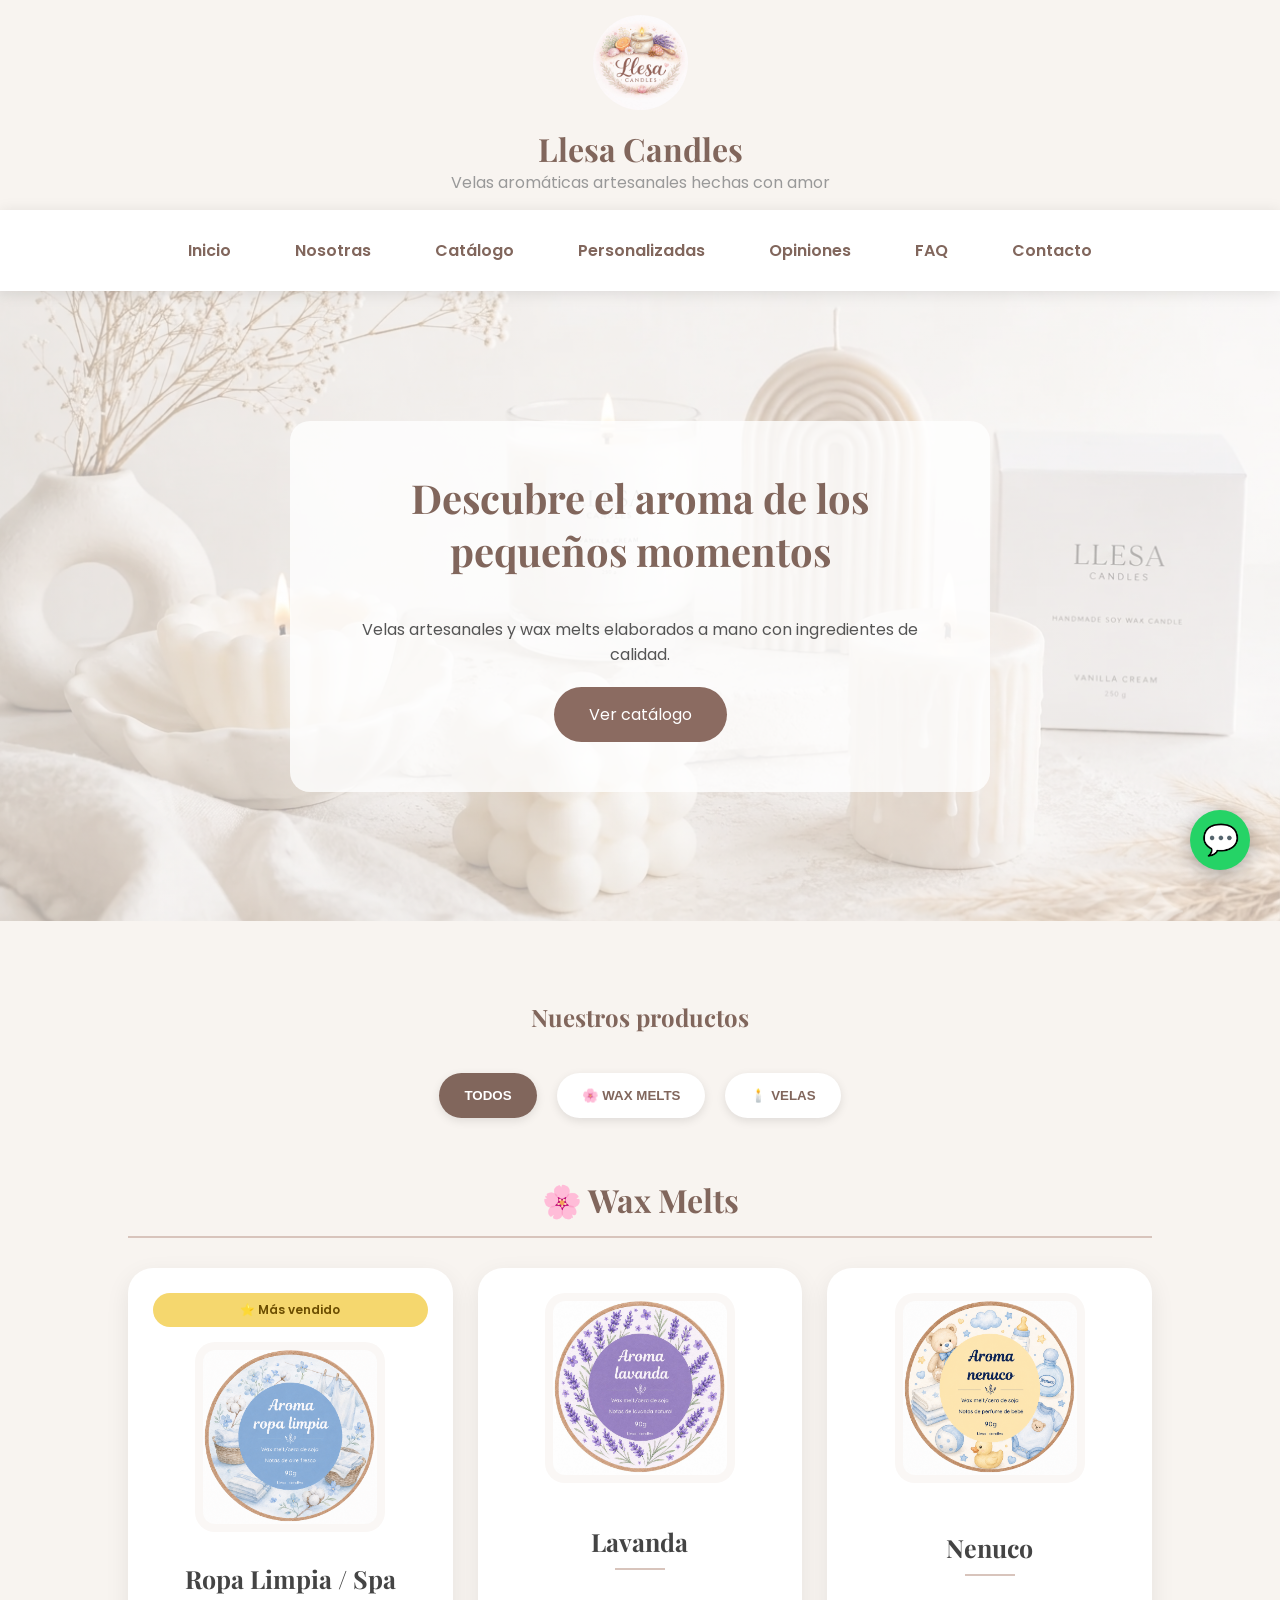
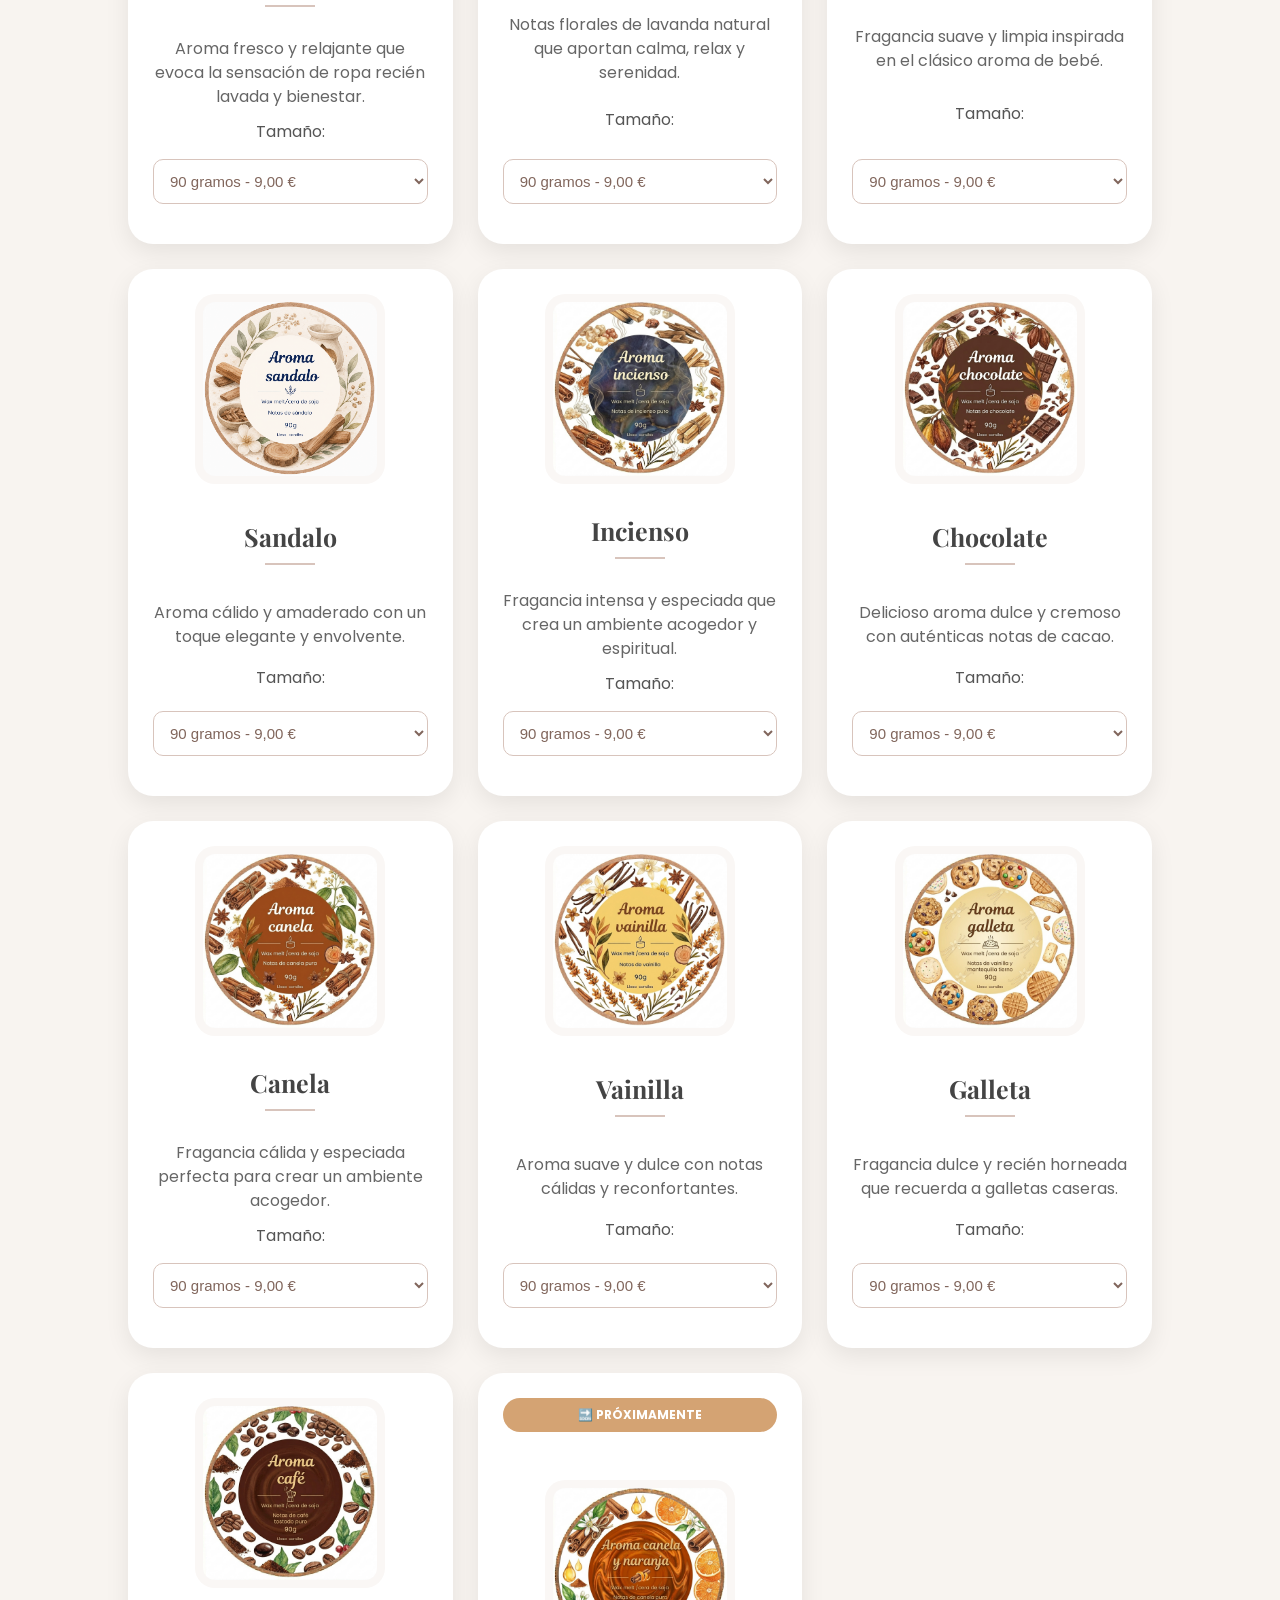
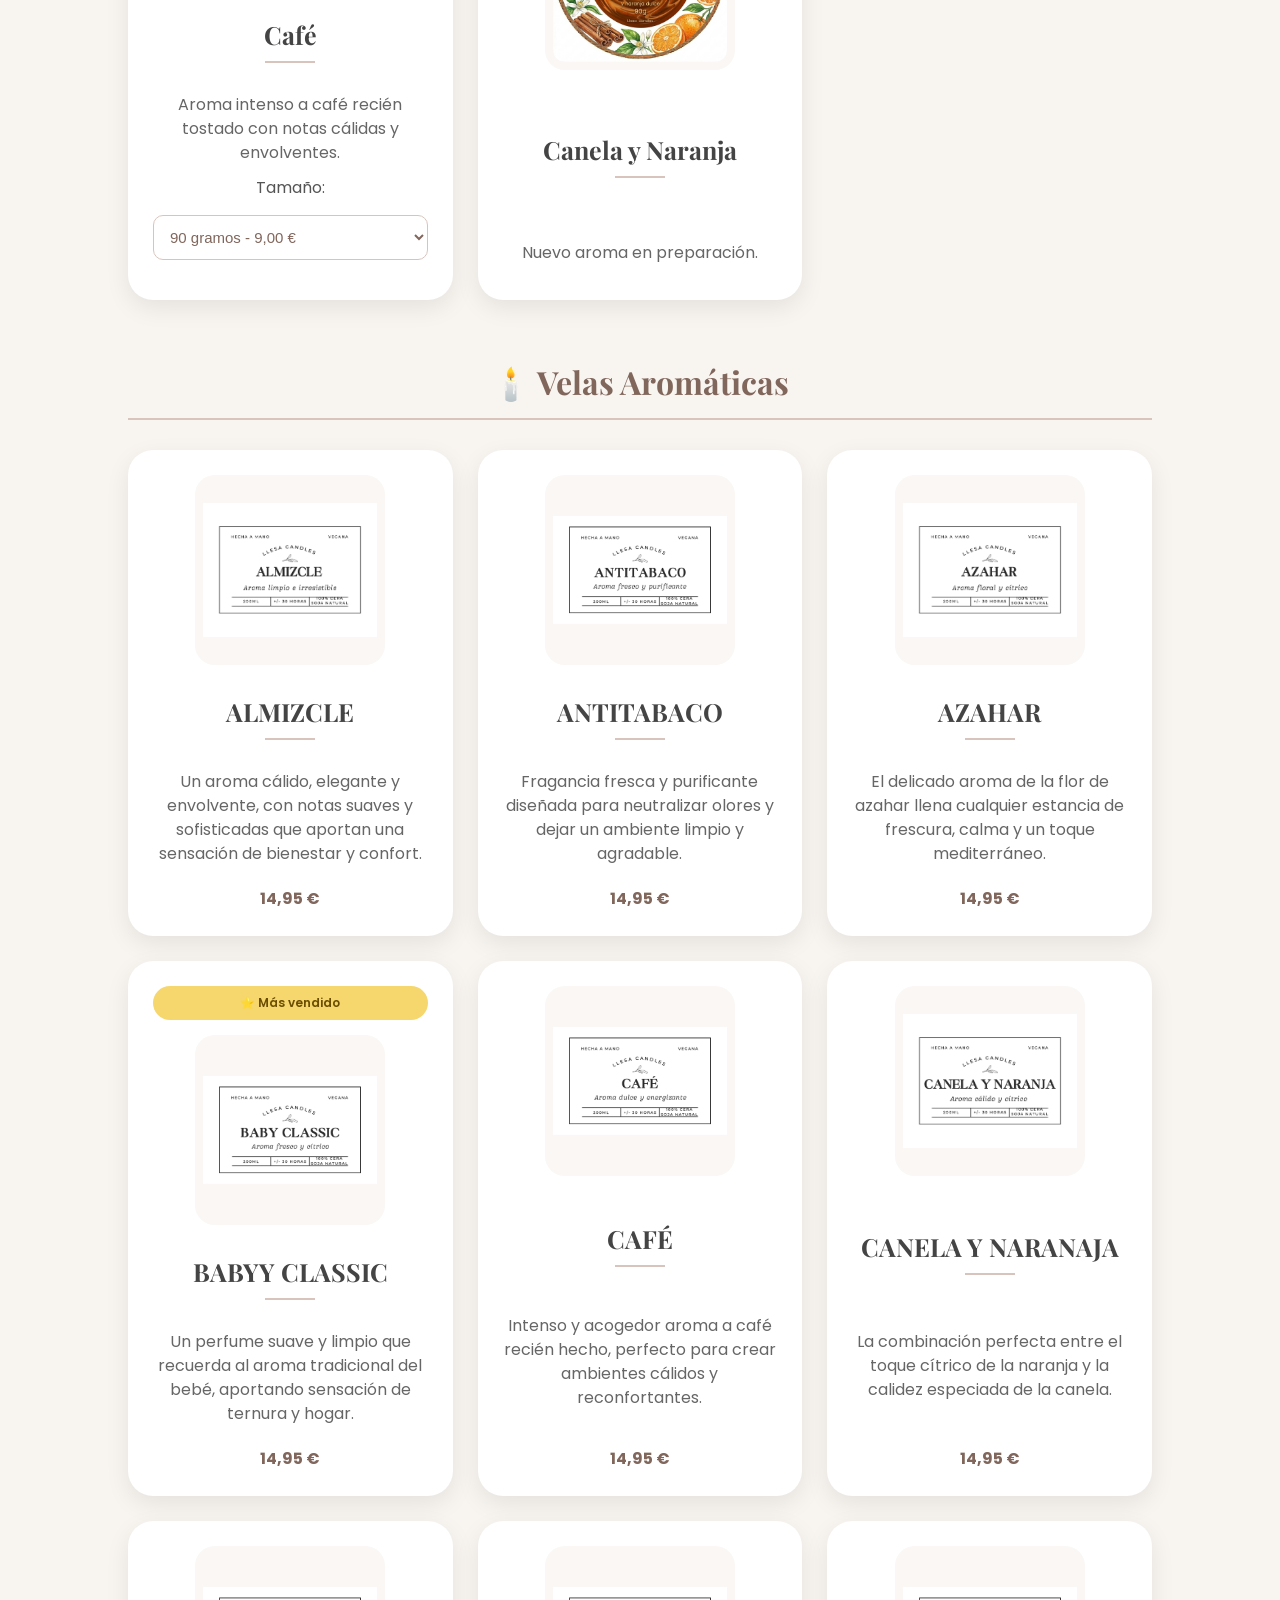
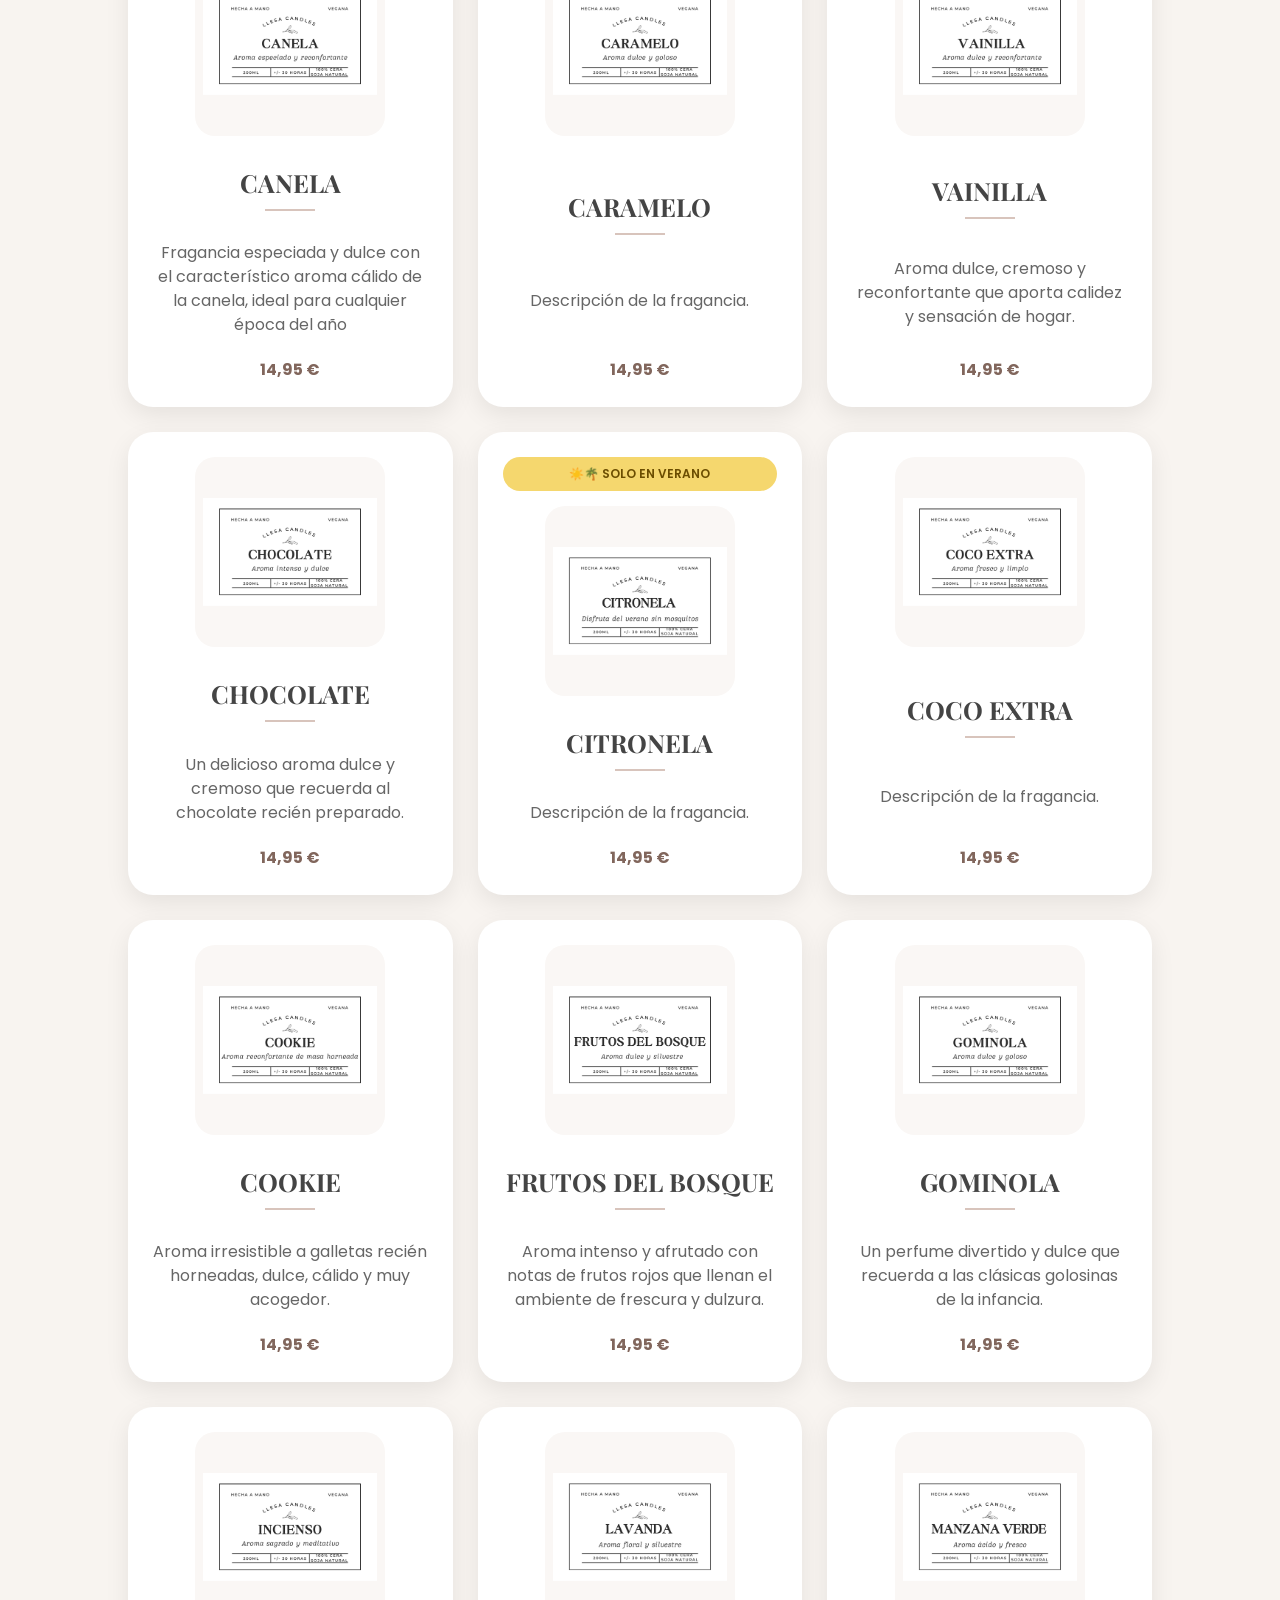
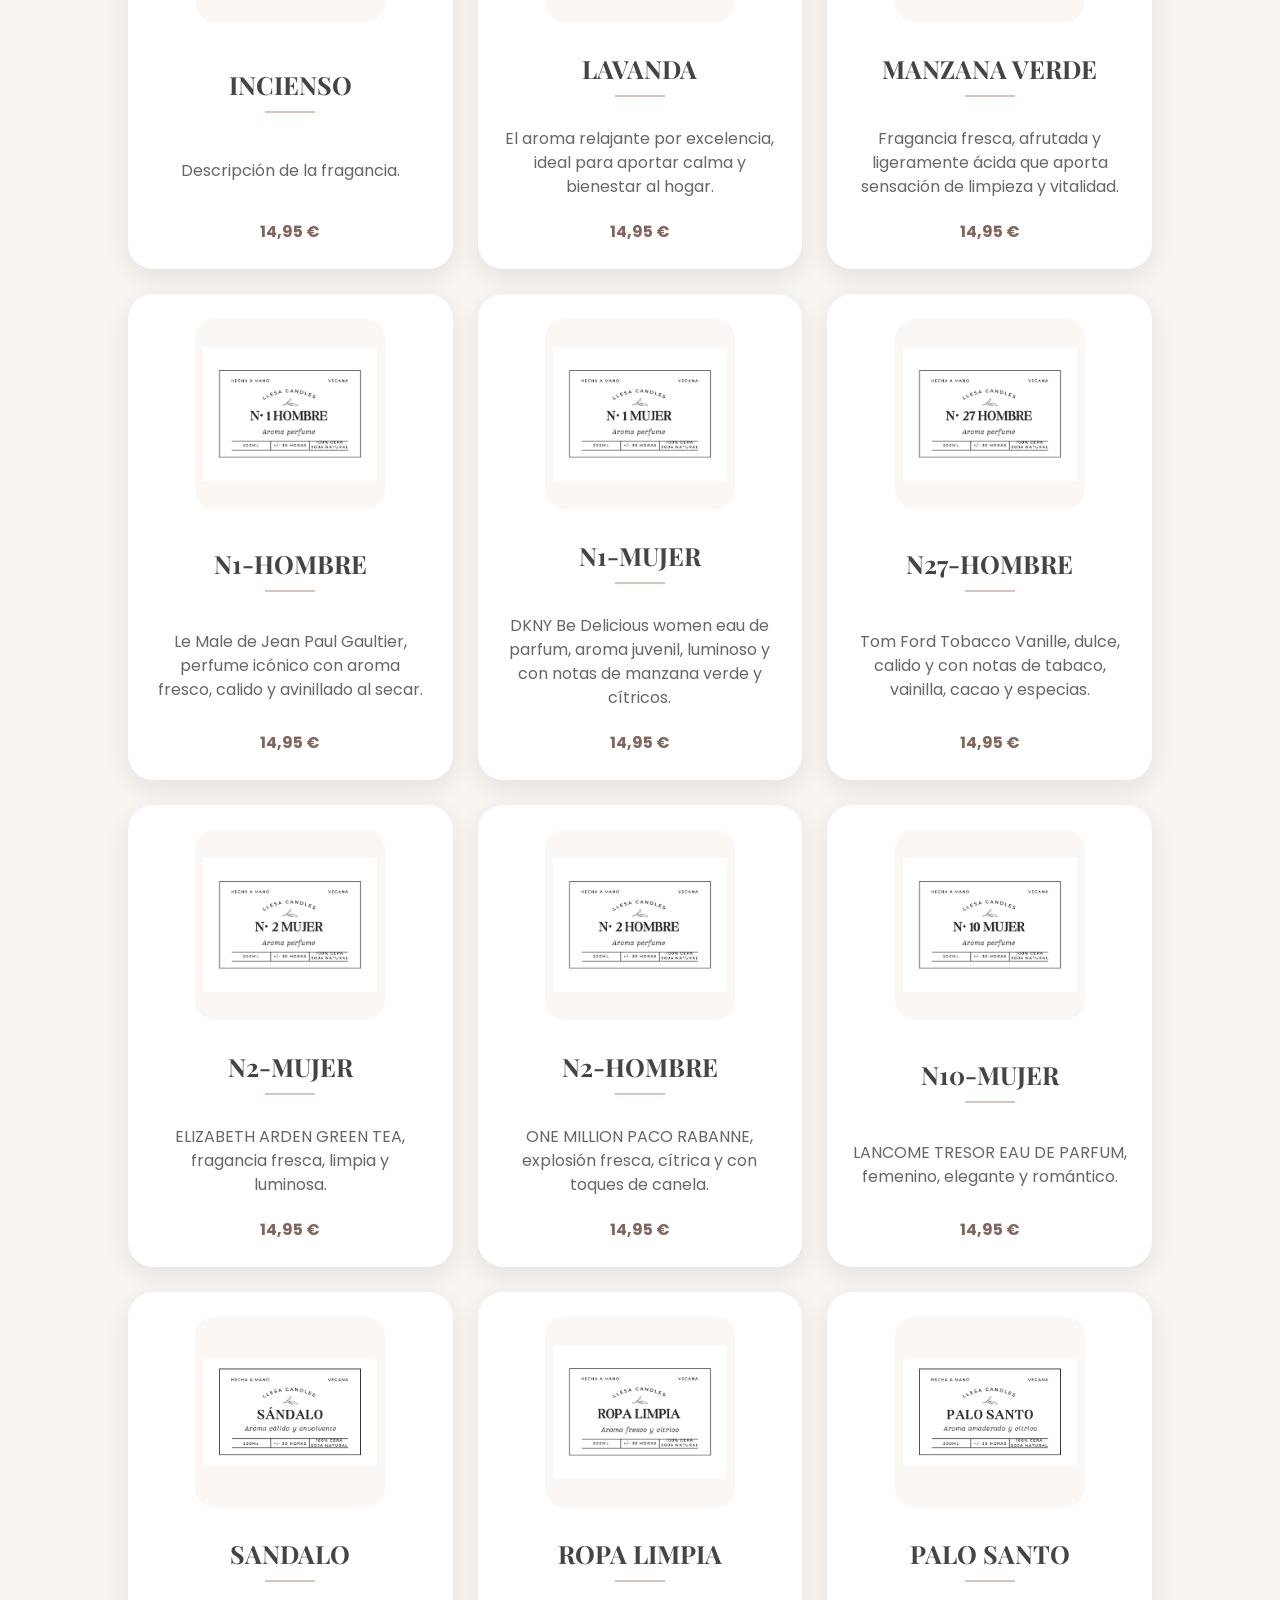
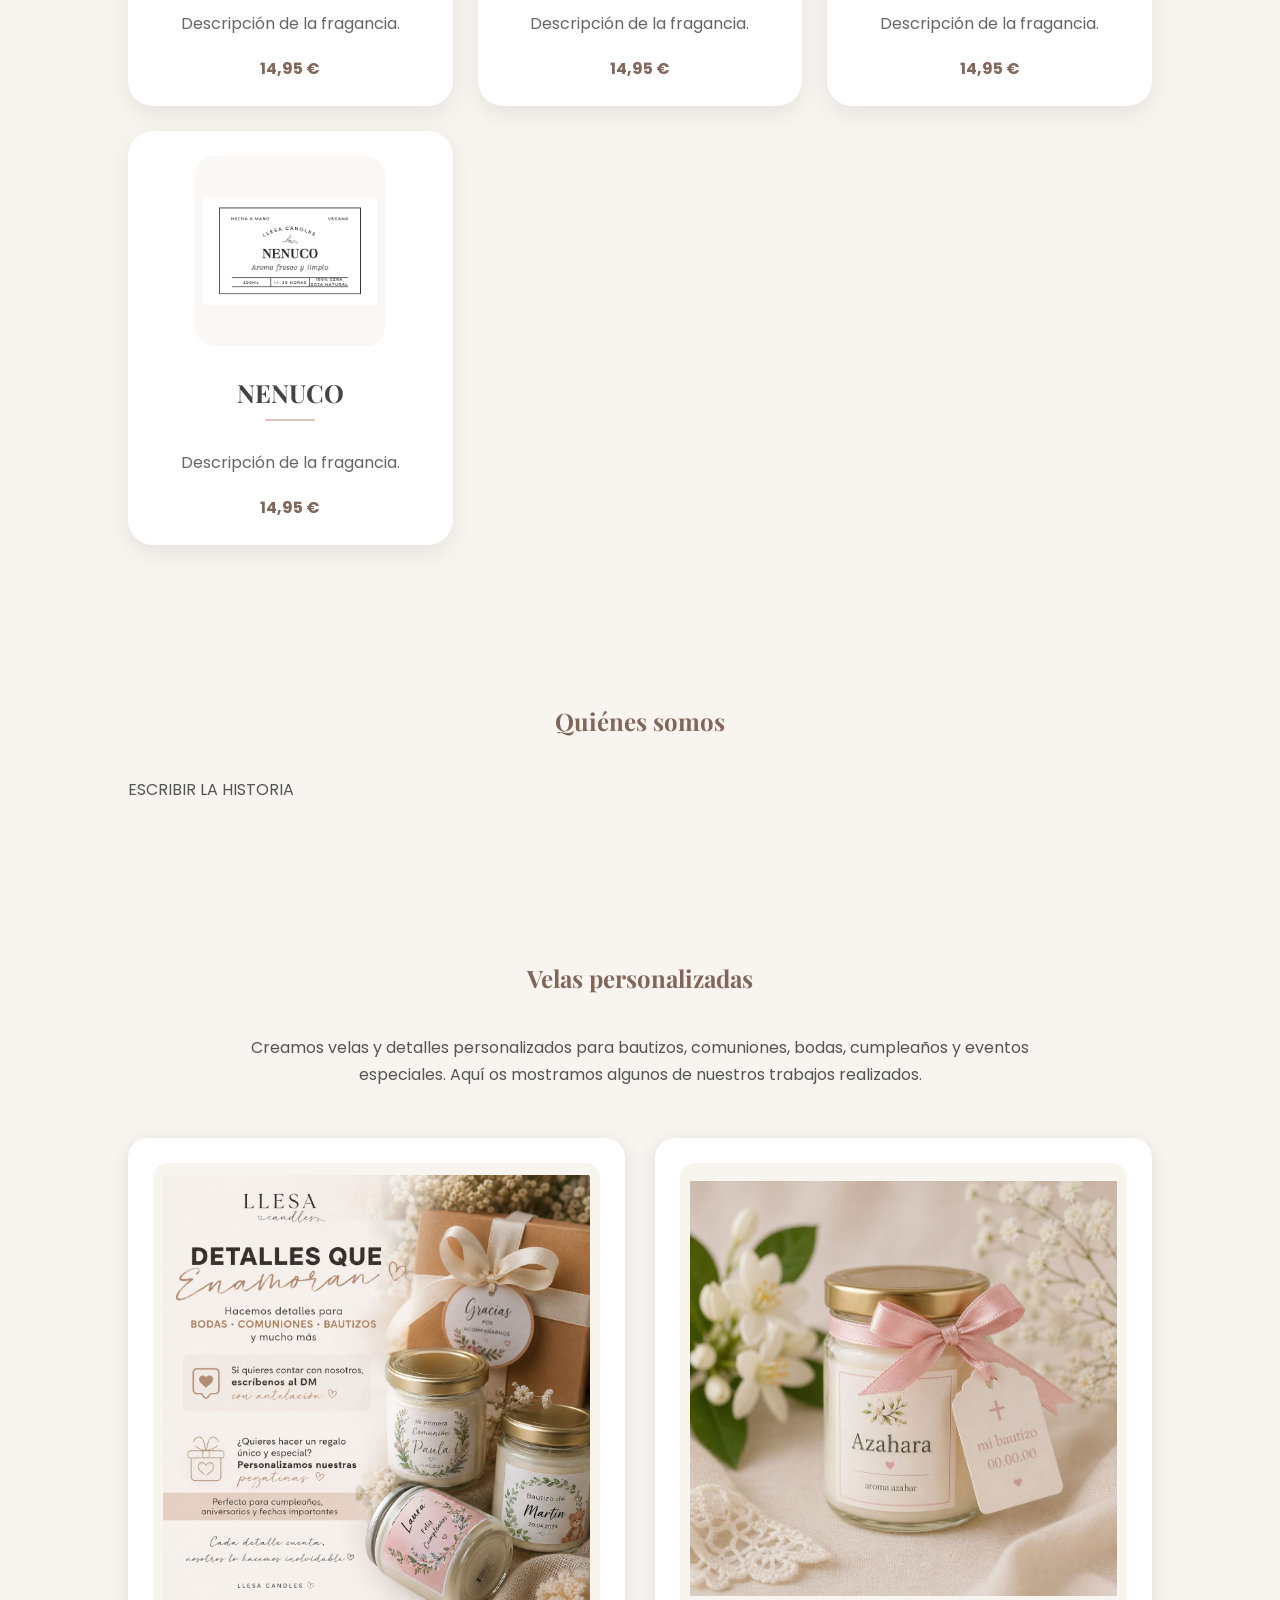
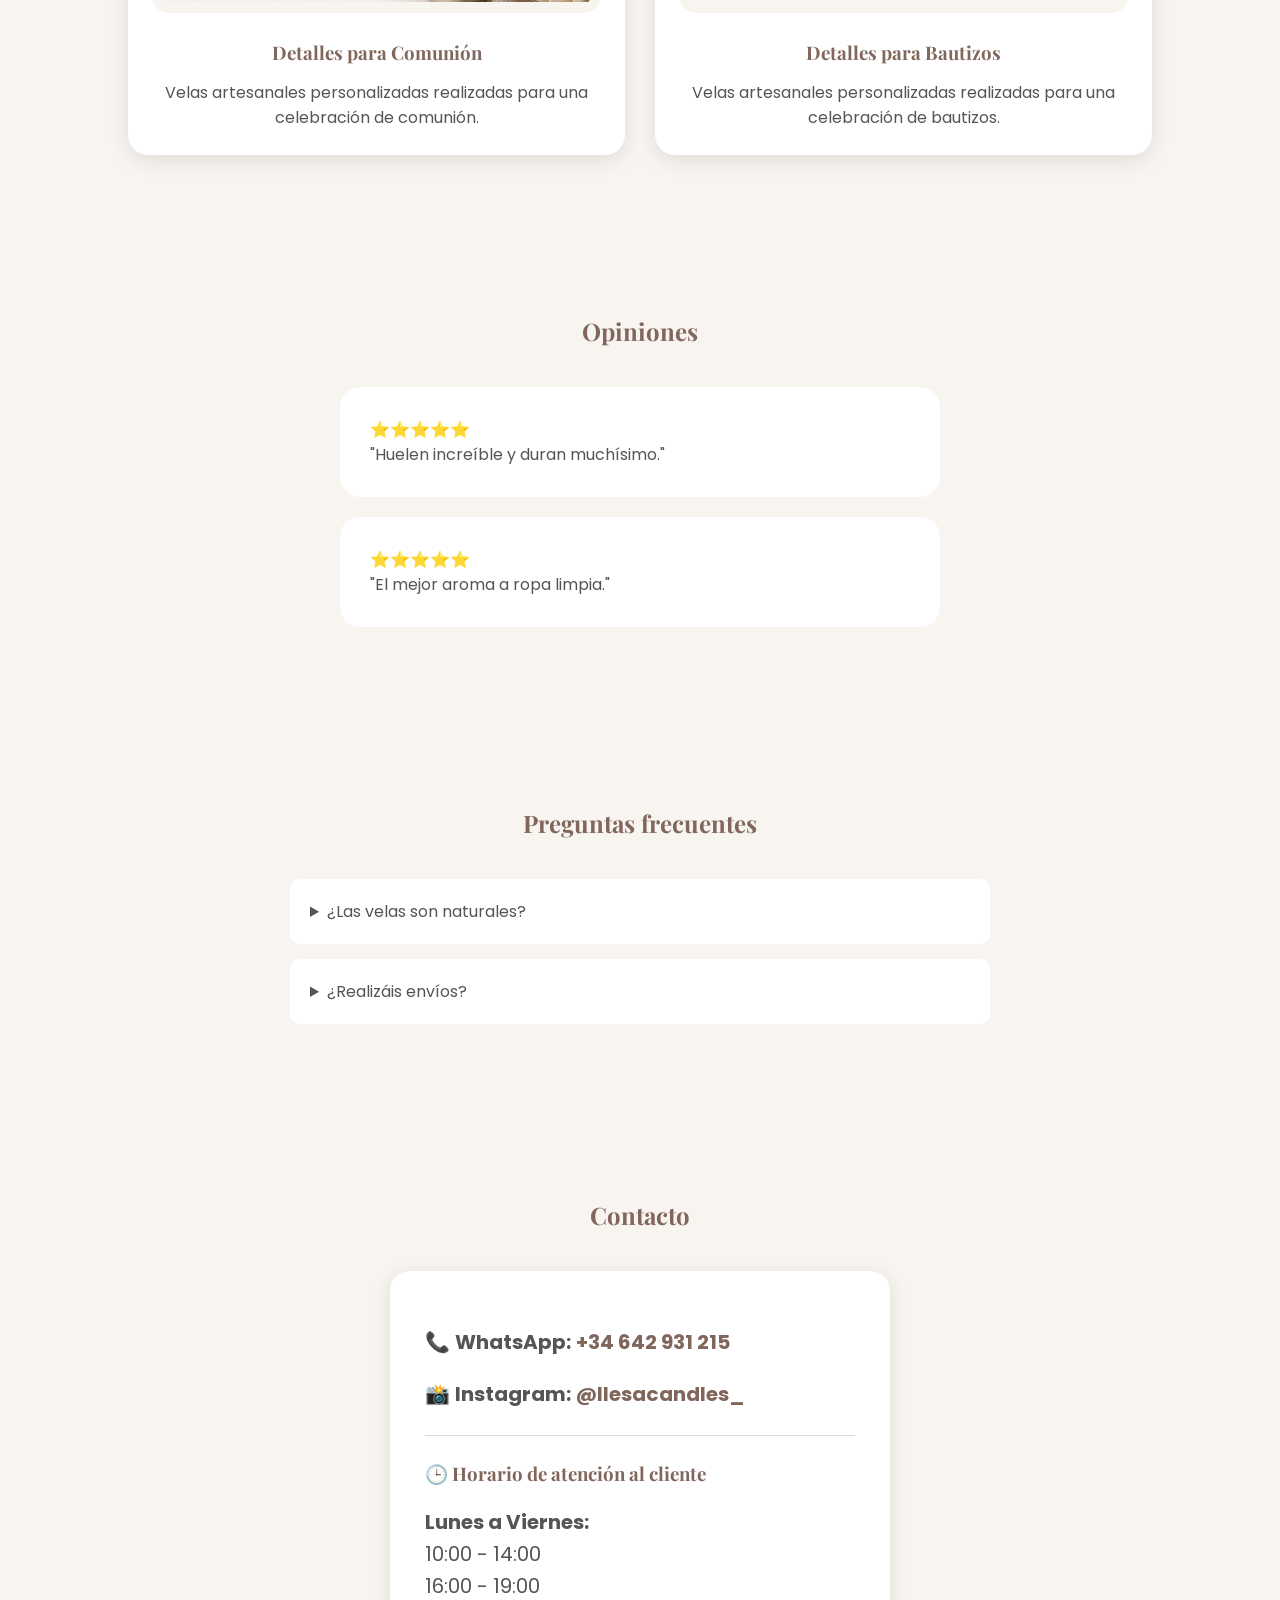
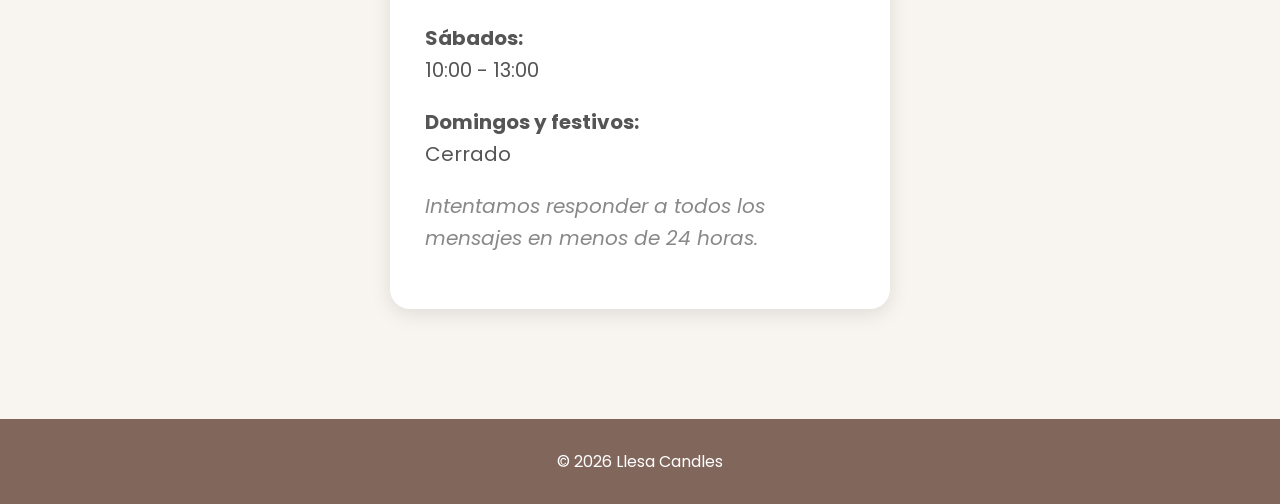
==== index.html @ 481481a5 "Initial commit" ====
<!--
=========================================
LLESA CANDLES
Archivo: index.html
Versión: 1.0
Última actualización: 04/07/2026
=========================================
-->


<!DOCTYPE html>

<html lang="es">

<head>

    <!-- CONFIGURACIÓN GENERAL -->
    <meta charset="UTF-8">
    <meta name="viewport" content="width=device-width, initial-scale=1.0">

    <title>Llesa Candles | Velas Artesanales</title>

    <!-- CSS -->
    <link rel="stylesheet" href="style.css">

    <!-- FUENTES -->
    <link href="https://fonts.googleapis.com/css2?family=Playfair+Display:wght@500;700&family=Poppins:wght@300;400;600&display=swap" rel="stylesheet">

</head>

<body>

    <!-- ===================================== -->
    <!-- CABECERA -->
    <!-- ===================================== -->

    <header id="inicio">

        <!-- LOGO -->
        <img src="img/logo.jpg.jpg" class="logo">

        <!-- NOMBRE -->
        <h1>Llesa Candles</h1>

        <!-- ESLOGAN -->
        <p class="subtitulo">
            Velas aromáticas artesanales hechas con amor
        </p>

    </header>


    <!-- ===================================== -->
    <!-- MENÚ -->
    <!-- ===================================== -->

    <nav>

        <a href="#inicio">Inicio</a>

        <a href="#nosotros">Nosotras</a>

        <a href="#catalogo">Catálogo</a>

        <a href="#personalizadas">Personalizadas</a>

        <a href="#opiniones">Opiniones</a>

        <a href="#faq">FAQ</a>

        <a href="#contacto">Contacto</a>

    </nav>


    <!-- ===================================== -->
    <!-- PORTADA -->
    <!-- ===================================== -->

    <section class="hero">

        <div class="hero-box">

            <h2>
                Descubre el aroma de los pequeños momentos
            </h2>

            <p>
                Velas artesanales y wax melts elaborados
                a mano con ingredientes de calidad.
            </p>

            <a href="#catalogo" class="hero-boton">
            Ver catálogo
            </a>
        </div>

    </section>


    <!-- ===================================== -->
    <!-- PRODUCTOS DESTACADOS -->
    <!-- ===================================== -->

<section id="catalogo">

    <h2>Nuestros productos</h2>

    <!-- FILTROS -->

    <div class="filtros">

        <button class="filtro activo"
                onclick="filtrar('todos')">
            TODOS
        </button>

        <button class="filtro"
                onclick="filtrar('wax')">
            🌸 WAX MELTS
        </button>

        <button class="filtro"
                onclick="filtrar('vela')">
            🕯️ VELAS
        </button>

    </div>


    <!-- ==================== -->
    <!-- WAX MELTS -->
    <!-- ==================== -->

    <h3 class="categoria" id="titulo-wax">
        🌸 Wax Melts
    </h3>

    <div class="productos wax">

        <!-- ===================================== -->
        <!-- WAX MELT 01 -->
        <!-- ===================================== -->
        <div class="producto wax">

             <!-- esto es para poner el mas vendido/favorito/estaciones  -->
            <div class="badge bestseller">
                ⭐ Más vendido
             </div>
            <!-- esto es para poner el mas vendido/favorito/estaciones  -->


            <img src="img/productos/producto1.png">

            <h3>Ropa Limpia / Spa</h3>

            <p>
                Aroma fresco y relajante que evoca la sensación de ropa recién lavada y bienestar.
            </p>

                <!-- TAMAÑO -->

            <label>Tamaño:</label>

            <select class="tamano">

                <option>
            50 gramos - 6,50 €
            </option>

            <option selected>
            90 gramos - 9,00 €
             </option>

             </select>

        </div>


        <!-- ===================================== -->
        <!-- WAX MELT 02 -->
        <!-- ===================================== -->
        <div class="producto wax">

            <img src="img/productos/diseño de lavanda.jpg">

            <h3>Lavanda</h3>

            <p>
                Notas florales de lavanda natural que aportan calma, relax y serenidad.
            </p>

            <!-- TAMAÑO -->
            <label>Tamaño:</label>

            <select class="tamano">

            <option>
                50 gramos - 6,50 €
            </option>

            <option selected>
                90 gramos - 9,00 €
            </option>

            </select>
            

        </div>


        <!-- ===================================== -->
        <!-- WAX MELT 03 -->
        <!-- ===================================== -->

        <div class="producto wax">

            <!-- FOTO DEL PRODUCTO -->
            <img src="img/productos/diseño de nenuco.png">

            <!-- NOMBRE DEL AROMA -->
            <h3>Nenuco</h3>

         <!-- DESCRIPCIÓN -->
         <p>
            Fragancia suave y limpia inspirada en el clásico aroma de bebé.
         </p>

            <!-- TAMAÑO -->
            <label>Tamaño:</label>

            <select class="tamano">

            <option>
                50 gramos - 6,50 €
            </option>

            <option selected>
                90 gramos - 9,00 €
            </option>

            </select>
            
        </div>

            <!-- ===================================== -->
        <!-- WAX MELT 04 -->
        <!-- ===================================== -->

        <div class="producto wax">

            <!-- FOTO DEL PRODUCTO -->
            <img src="img/productos/diseño de sandalo.png">

            <!-- NOMBRE DEL AROMA -->
            <h3>Sandalo</h3>

         <!-- DESCRIPCIÓN -->
         <p>
            Aroma cálido y amaderado con un toque elegante y envolvente.
         </p>

            <!-- TAMAÑO -->
            <label>Tamaño:</label>

            <select class="tamano">

            <option>
                50 gramos - 6,50 €
            </option>

            <option selected>
                90 gramos - 9,00 €
            </option>

            </select>
            
        </div>

                <!-- ===================================== -->
        <!-- WAX MELT 05 -->
        <!-- ===================================== -->

        <div class="producto wax">

            <!-- FOTO DEL PRODUCTO -->
            <img src="img/productos/diseño de incienso.png">

            <!-- NOMBRE DEL AROMA -->
            <h3>Incienso</h3>

         <!-- DESCRIPCIÓN -->
         <p>
            Fragancia intensa y especiada que crea un ambiente acogedor y espiritual.
         </p>

            <!-- TAMAÑO -->
            <label>Tamaño:</label>

            <select class="tamano">

            <option>
                50 gramos - 6,50 €
            </option>

            <option selected>
                90 gramos - 9,00 €
            </option>

            </select>
            
        </div>

                <!-- ===================================== -->
        <!-- WAX MELT 06 -->
        <!-- ===================================== -->

        <div class="producto wax">

            <!-- FOTO DEL PRODUCTO -->
            <img src="img/productos/diseño de chocolate.png">

            <!-- NOMBRE DEL AROMA -->
            <h3>Chocolate</h3>

         <!-- DESCRIPCIÓN -->
         <p>
            Delicioso aroma dulce y cremoso con auténticas notas de cacao.
         </p>

            <!-- TAMAÑO -->
            <label>Tamaño:</label>

            <select class="tamano">

            <option>
                50 gramos - 6,50 €
            </option>

            <option selected>
                90 gramos - 9,00 €
            </option>

            </select>
            
        </div>

                <!-- ===================================== -->
        <!-- WAX MELT 07 -->
        <!-- ===================================== -->

        <div class="producto wax">

            <!-- FOTO DEL PRODUCTO -->
            <img src="img/productos/diseño de canela.png">

            <!-- NOMBRE DEL AROMA -->
            <h3>Canela</h3>

         <!-- DESCRIPCIÓN -->
         <p>
            Fragancia cálida y especiada perfecta para crear un ambiente acogedor.
         </p>

            <!-- TAMAÑO -->
            <label>Tamaño:</label>

            <select class="tamano">

            <option>
                50 gramos - 6,50 €
            </option>

            <option selected>
                90 gramos - 9,00 €
            </option>

            </select>
            
        </div>

                <!-- ===================================== -->
        <!-- WAX MELT 08 -->
        <!-- ===================================== -->

        <div class="producto wax">

            <!-- FOTO DEL PRODUCTO -->
            <img src="img/productos/diseño de vainilla.png">

            <!-- NOMBRE DEL AROMA -->
            <h3>Vainilla</h3>

         <!-- DESCRIPCIÓN -->
         <p>
            Aroma suave y dulce con notas cálidas y reconfortantes.
         </p>

            <!-- TAMAÑO -->
            <label>Tamaño:</label>

            <select class="tamano">

            <option>
                50 gramos - 6,50 €
            </option>

            <option selected>
                90 gramos - 9,00 €
            </option>

            </select>
            
        </div>

                <!-- ===================================== -->
        <!-- WAX MELT 09 -->
        <!-- ===================================== -->

        <div class="producto wax">

            <!-- FOTO DEL PRODUCTO -->
            <img src="img/productos/diselo de galleta.png">

            <!-- NOMBRE DEL AROMA -->
            <h3>Galleta</h3>

         <!-- DESCRIPCIÓN -->
         <p>
            Fragancia dulce y recién horneada que recuerda a galletas caseras.
         </p>

            <!-- TAMAÑO -->
            <label>Tamaño:</label>

            <select class="tamano">

            <option>
                50 gramos - 6,50 €
            </option>

            <option selected>
                90 gramos - 9,00 €
            </option>

            </select>
            
        </div>

                <!-- ===================================== -->
        <!-- WAX MELT 10 -->
        <!-- ===================================== -->

        <div class="producto wax">

            <!-- FOTO DEL PRODUCTO -->
            <img src="img/productos/diseño de cafe.png">

            <!-- NOMBRE DEL AROMA -->
            <h3>Café</h3>

         <!-- DESCRIPCIÓN -->
         <p>
            Aroma intenso a café recién tostado con notas cálidas y envolventes.
         </p>

            <!-- TAMAÑO -->
            <label>Tamaño:</label>

            <select class="tamano">

            <option>
                50 gramos - 6,50 €
            </option>

            <option selected>
                90 gramos - 9,00 €
            </option>

            </select>
            
        </div>

        
        <!-- ===================================== -->
        <!-- WAX MELT 11 PROXIMAMENTE -->
        <!-- ===================================== -->

        <div class="producto wax">

            <div class="proximamente">
                🔜 PRÓXIMAMENTE
            </div>

                <img src="img/productos/diseño canela y naranja.png">

             <h3>Canela y Naranja</h3>

                 <p>
                    Nuevo aroma en preparación.
                </p>

        </div>



 
</div>
    </div>

 <h3 class="categoria" id="titulo-vela">
   🕯️ Velas Aromáticas
    </h3>
<div class="productos vela">



    <!-- ===================================== -->
    <!-- VELA 01 -->
    <!-- ===================================== -->


    <div class="producto vela">

            <img src="img/velas/ALMIZCLE.png">

            <h3>ALMIZCLE</h3>

            <p>
            Un aroma cálido, elegante y envolvente, con notas suaves y sofisticadas que aportan una sensación de bienestar y confort.            
            </p>

            <span>
                14,95 €
            </span>

         </div>


    <!-- ===================================== -->
    <!-- VELA 02 -->
    <!-- ===================================== -->
        <div class="producto vela">

            <img src="img/velas/ANTITABACO.png">

            <h3>ANTITABACO</h3>

            <p>
              Fragancia fresca y purificante diseñada para neutralizar olores y dejar un ambiente limpio y agradable.  
            </p>

            <span>
                14,95 €
            </span>

        </div>


    <!-- ===================================== -->
    <!-- VELA 03 -->
    <!-- ===================================== -->
        <div class="producto vela">

            <img src="img/velas/AZAHAR.png">

            <h3>AZAHAR</h3>

            <p>
                El delicado aroma de la flor de azahar llena cualquier estancia de frescura, calma y un toque mediterráneo.
            </p>

            <span>
                14,95 €
            </span>

        </div>

    <!-- ===================================== -->
    <!-- VELA 04 -->
    <!-- ===================================== -->

        <div class="producto vela">

             <div class="badge bestseller">
                ⭐ Más vendido
             </div>

            <!-- FOTO DEL PRODUCTO -->
            <img src="img/velas/BABY CLASSIC.png">

            <!-- NOMBRE DE LA VELA -->
            <h3>BABYY CLASSIC</h3>

            <!-- DESCRIPCIÓN -->
            <p>
                Un perfume suave y limpio que recuerda al aroma tradicional del bebé, aportando sensación de ternura y hogar.
            </p>

            <!-- PRECIO -->
            <span>
                14,95 €
             </span>

        </div>

    <!-- ===================================== -->
    <!-- VELA 05 -->
    <!-- ===================================== -->

        <div class="producto vela">

            <!-- FOTO DEL PRODUCTO -->
            <img src="img/velas/CAFÉ.png">

            <!-- NOMBRE DE LA VELA -->
            <h3>CAFÉ</h3>

            <!-- DESCRIPCIÓN -->
            <p>
                Intenso y acogedor aroma a café recién hecho, perfecto para crear ambientes cálidos y reconfortantes.
            </p>

            <!-- PRECIO -->
            <span>
                14,95 €
            </span>

        </div>
        
    <!-- ===================================== -->
    <!-- VELA 06 -->
    <!-- ===================================== -->

        <div class="producto vela">

            <!-- FOTO DEL PRODUCTO -->
            <img src="img/velas/CANELA Y NARANJA.png">

            <!-- NOMBRE DE LA VELA -->
            <h3>CANELA Y NARANAJA</h3>

            <!-- DESCRIPCIÓN -->
            <p>
               La combinación perfecta entre el toque cítrico de la naranja y la calidez especiada de la canela.
            </p>

            <!-- PRECIO -->
            <span>
                14,95 €
            </span>

        </div>
        
    <!-- ===================================== -->
    <!-- VELA 07 -->
    <!-- ===================================== -->

        <div class="producto vela">

            <!-- FOTO DEL PRODUCTO -->
            <img src="img/velas/CANELA.png">

            <!-- NOMBRE DE LA VELA -->
            <h3>CANELA</h3>

            <!-- DESCRIPCIÓN -->
            <p>
                Fragancia especiada y dulce con el característico aroma cálido de la canela, ideal para cualquier época del año
            </p>

            <!-- PRECIO -->
            <span>
                14,95 €
            </span>

        </div>
        
    <!-- ===================================== -->
    <!-- VELA 08 -->
    <!-- ===================================== -->

        <div class="producto vela">

            <!-- FOTO DEL PRODUCTO -->
            <img src="img/velas/CARAMELO.png">

            <!-- NOMBRE DE LA VELA -->
            <h3>CARAMELO</h3>

            <!-- DESCRIPCIÓN -->
            <p>
                Descripción de la fragancia.
            </p>

            <!-- PRECIO -->
            <span>
                14,95 €
            </span>

        </div>
        
    <!-- ===================================== -->
    <!-- VELA 09 -->
    <!-- ===================================== -->

     <div class="producto vela">

            <!-- FOTO DEL PRODUCTO -->
            <img src="img/velas/VAINILLA.png">

            <!-- NOMBRE DE LA VELA -->
            <h3>VAINILLA</h3>

            <!-- DESCRIPCIÓN -->
            <p>
                Aroma dulce, cremoso y reconfortante que aporta calidez y sensación de hogar.
            </p>

            <!-- PRECIO -->
            <span>
                14,95 €
            </span>

         </div>
       
    <!-- ===================================== -->
    <!-- VELA 10 -->
    <!-- ===================================== -->

        <div class="producto vela">

            <!-- FOTO DEL PRODUCTO -->
            <img src="img/velas/CHOCOLATE.png">

            <!-- NOMBRE DE LA VELA -->
            <h3>CHOCOLATE</h3>

            <!-- DESCRIPCIÓN -->
            <p>
                Un delicioso aroma dulce y cremoso que recuerda al chocolate recién preparado.
            </p>

            <!-- PRECIO -->
            <span>
                14,95 €
            </span>

        </div>
        
    <!-- ===================================== -->
    <!-- VELA 11 -->
    <!-- ===================================== -->

        <div class="producto vela">

            <div class="badge bestseller">
                 ☀️🌴 SOLO EN VERANO
             </div>

            <!-- FOTO DEL PRODUCTO -->
            <img src="img/velas/CITRONELA.png">

            <!-- NOMBRE DE LA VELA -->
            <h3>CITRONELA</h3>

            <!-- DESCRIPCIÓN -->
            <p>
                Descripción de la fragancia.
            </p>

            <!-- PRECIO -->
            <span>
                14,95 €
            </span>

        </div>
        
    <!-- ===================================== -->
    <!-- VELA 12 -->
    <!-- ===================================== -->

        <div class="producto vela">

            <!-- FOTO DEL PRODUCTO -->
            <img src="img/velas/COCO EXTRA.png">

            <!-- NOMBRE DE LA VELA -->
            <h3>COCO EXTRA</h3>

            <!-- DESCRIPCIÓN -->
            <p>
                Descripción de la fragancia.
            </p>

            <!-- PRECIO -->
            <span>
                14,95 €
            </span>

        </div>
        
    <!-- ===================================== -->
    <!-- VELA 13 -->
    <!-- ===================================== -->

        <div class="producto vela">

            <!-- FOTO DEL PRODUCTO -->
            <img src="img/velas/COOKIE.png">

            <!-- NOMBRE DE LA VELA -->
            <h3>COOKIE</h3>

            <!-- DESCRIPCIÓN -->
            <p>
                Aroma irresistible a galletas recién horneadas, dulce, cálido y muy acogedor.
            </p>

            <!-- PRECIO -->
            <span>
                14,95 €
            </span>

        </div>
        
    <!-- ===================================== -->
    <!-- VELA 14 -->
    <!-- ===================================== -->

        <div class="producto vela">

            <!-- FOTO DEL PRODUCTO -->
            <img src="img/velas/FRUTOS DEL BOSQUE.png">

            <!-- NOMBRE DE LA VELA -->
            <h3>FRUTOS DEL BOSQUE</h3>

            <!-- DESCRIPCIÓN -->
            <p>
                Aroma intenso y afrutado con notas de frutos rojos que llenan el ambiente de frescura y dulzura.
            </p>

            <!-- PRECIO -->
            <span>
                14,95 €
            </span>

        </div>
        
    <!-- ===================================== -->
    <!-- VELA 15 -->
    <!-- ===================================== -->

        <div class="producto vela">

            <!-- FOTO DEL PRODUCTO -->
            <img src="img/velas/GOMINOLA.png">

            <!-- NOMBRE DE LA VELA -->
            <h3>GOMINOLA</h3>

            <!-- DESCRIPCIÓN -->
            <p>
               Un perfume divertido y dulce que recuerda a las clásicas golosinas de la infancia.
            </p>

            <!-- PRECIO -->
            <span>
                14,95 €
            </span>

        </div>
        
    <!-- ===================================== -->
    <!-- VELA 16 -->
    <!-- ===================================== -->

        <div class="producto vela">

            <!-- FOTO DEL PRODUCTO -->
            <img src="img/velas/INCIENSO.png">

            <!-- NOMBRE DE LA VELA -->
            <h3>INCIENSO</h3>

            <!-- DESCRIPCIÓN -->
            <p>
                Descripción de la fragancia.
            </p>

            <!-- PRECIO -->
            <span>
                14,95 €
            </span>

        </div>
        
    <!-- ===================================== -->
    <!-- VELA 17 -->
    <!-- ===================================== -->

        <div class="producto vela">

            <!-- FOTO DEL PRODUCTO -->
            <img src="img/velas/LAVANDA.png">

            <!-- NOMBRE DE LA VELA -->
            <h3>LAVANDA</h3>

            <!-- DESCRIPCIÓN -->
            <p>
                El aroma relajante por excelencia, ideal para aportar calma y bienestar al hogar.
            </p>

            <!-- PRECIO -->
            <span>
                14,95 €
            </span>

        </div>
        
    <!-- ===================================== -->
    <!-- VELA 18 -->
    <!-- ===================================== -->

        <div class="producto vela">

            <!-- FOTO DEL PRODUCTO -->
            <img src="img/velas/MANZANA VERDE.png">

            <!-- NOMBRE DE LA VELA -->
            <h3>MANZANA VERDE</h3>

            <!-- DESCRIPCIÓN -->
            <p>
                Fragancia fresca, afrutada y ligeramente ácida que aporta sensación de limpieza y vitalidad.
            </p>

            <!-- PRECIO -->
            <span>
                14,95 €
            </span>

        </div>
        
    <!-- ===================================== -->
    <!-- VELA 19 -->
    <!-- ===================================== -->

        <div class="producto vela">

            <!-- FOTO DEL PRODUCTO -->
            <img src="img/velas/N1 HOMBRE, HUGO BOSS GREY.png">

            <!-- NOMBRE DE LA VELA -->
            <h3>N1-HOMBRE</h3>

            <!-- DESCRIPCIÓN -->
            <p>
                Le Male de Jean Paul Gaultier, perfume icónico con aroma fresco, calido y avinillado al secar.  
            </p>

            <!-- PRECIO -->
            <span>
                14,95 €
            </span>

        </div>
        
    <!-- ===================================== -->
    <!-- VELA 20 -->
    <!-- ===================================== -->

        <div class="producto vela">

            <!-- FOTO DEL PRODUCTO -->
            <img src="img/velas/N1 MUJER, N5 CHANEL.png">

            <!-- NOMBRE DE LA VELA -->
            <h3>N1-MUJER</h3>

            <!-- DESCRIPCIÓN -->
            <p>
                DKNY Be Delicious women eau de parfum, aroma juvenil, luminoso y con notas de manzana verde y cítricos.
            </p>

            <!-- PRECIO -->
            <span>
                14,95 €
            </span>

        </div>
        
    <!-- ===================================== -->
    <!-- VELA 21 -->
    <!-- ===================================== -->

        <div class="producto vela">

            <!-- FOTO DEL PRODUCTO -->
            <img src="img/velas/N27 HOMBRE, ONE MILLION PACO RABANNE.png">

            <!-- NOMBRE DE LA VELA -->
            <h3>N27-HOMBRE</h3>

            <!-- DESCRIPCIÓN -->
            <p>
                Tom Ford Tobacco Vanille, dulce, calido y con notas de tabaco, vainilla, cacao y especias.
            </p>

            <!-- PRECIO -->
            <span>
                14,95 €
            </span>

        </div>
        
    <!-- ===================================== -->
    <!-- VELA 22 -->
    <!-- ===================================== -->
        <div class="producto vela">

            <!-- FOTO DEL PRODUCTO -->
            <img src="img/velas/N2 MUJER, AIRE DE LOEWE.png">

            <!-- NOMBRE DE LA VELA -->
            <h3>N2-MUJER</h3>

            <!-- DESCRIPCIÓN -->
            <p>
                ELIZABETH ARDEN GREEN TEA, fragancia fresca, limpia y luminosa.
            </p>

            <!-- PRECIO -->
            <span>
                14,95 €
            </span>

        </div>

        
    <!-- ===================================== -->
    <!-- VELA 23 -->
    <!-- ===================================== -->
    
        <div class="producto vela">

            <!-- FOTO DEL PRODUCTO -->
            <img src="img/velas/N2 HOMBRE, ESSENCIA DE LOEWE.png">

            <!-- NOMBRE DE LA VELA -->
            <h3>N2-HOMBRE</h3>

            <!-- DESCRIPCIÓN -->
            <p>
                ONE MILLION PACO RABANNE, explosión fresca, cítrica y con toques de canela.
            </p>

            <!-- PRECIO -->
            <span>
                14,95 €
            </span>

     </div>


        
    <!-- ===================================== -->
    <!-- VELA 24 -->
    <!-- ===================================== -->
        <div class="producto vela">

            <!-- FOTO DEL PRODUCTO -->
            <img src="img/velas/N10 MUJER, CLASSIQUE JEAN PAUL GAULTIER.png">

            <!-- NOMBRE DE LA VELA -->
            <h3>N10-MUJER</h3>

            <!-- DESCRIPCIÓN -->
            <p>
                LANCOME TRESOR EAU DE PARFUM, femenino, elegante y romántico.
            </p>

            <!-- PRECIO -->
            <span>
                14,95 €
            </span>

        </div>

        
    <!-- ===================================== -->
    <!-- VELA 25 -->
    <!-- ===================================== -->

        <div class="producto vela">

            <!-- FOTO DEL PRODUCTO -->
            <img src="img/velas/S╡NDALO.png">

            <!-- NOMBRE DE LA VELA -->
            <h3>SANDALO</h3>

            <!-- DESCRIPCIÓN -->
            <p>
                Descripción de la fragancia.
            </p>

            <!-- PRECIO -->
            <span>
                14,95 €
            </span>

        </div>
        
    <!-- ===================================== -->
    <!-- VELA 26 -->
    <!-- ===================================== -->
       <div class="producto vela">

            <!-- FOTO DEL PRODUCTO -->
            <img src="img/velas/ROPA LIMPIA.png">

            <!-- NOMBRE DE LA VELA -->
            <h3>ROPA LIMPIA</h3>

            <!-- DESCRIPCIÓN -->
            <p>
                Descripción de la fragancia.
            </p>

            <!-- PRECIO -->
            <span>
                14,95 €
            </span>

        </div>

        
    <!-- ===================================== -->
    <!-- VELA 27 -->
    <!-- ===================================== -->
         <div class="producto vela">

            <!-- FOTO DEL PRODUCTO -->
            <img src="img/velas/PALO SANTO.png">

            <!-- NOMBRE DE LA VELA -->
            <h3>PALO SANTO</h3>

            <!-- DESCRIPCIÓN -->
            <p>
                Descripción de la fragancia.
            </p>

            <!-- PRECIO -->
            <span>
                14,95 €
            </span>

        </div>

        
    <!-- ===================================== -->
    <!-- VELA 28 -->
    <!-- ===================================== -->

        <div class="producto vela">

            <!-- FOTO DEL PRODUCTO -->
            <img src="img/velas/NENUCO.png">

            <!-- NOMBRE DE LA VELA -->
            <h3>NENUCO</h3>

            <!-- DESCRIPCIÓN -->
            <p>
                Descripción de la fragancia.
            </p>

            <!-- PRECIO -->
            <span>
                14,95 €
            </span>

        </div>
    



</div>



</section>

    <!-- ===================================== -->
    <!-- QUIÉNES SOMOS -->
    <!-- ===================================== -->

    <section id="nosotros">

        <h2>Quiénes somos</h2>

        <p>
            ESCRIBIR LA HISTORIA
        </p>

    </section>


        <!-- ===================================== -->
                 <!-- PERSONALIZADAS -->
        <!-- ===================================== -->
        <!-- AÑADIR AQUÍ FUTURAS COMUNIONES, BODAS,
        BAUTIZOS Y EVENTOS -->
        <!-- ===================================== -->

<section id="personalizadas">

    <h2>Velas personalizadas</h2>

    <p class="texto-personalizadas">
        Creamos velas y detalles personalizados para
        bautizos, comuniones, bodas, cumpleaños y eventos especiales.
        Aquí os mostramos algunos de nuestros trabajos realizados.
    </p>

    <div class="galeria-personalizadas">

        <!-- TRABAJO 1 - COMUNIÓN -->

        <div class="trabajo">

            <img src="img/Personalizadas/per1.jpeg">

            <h3>Detalles para Comunión</h3>

            <p>
                Velas artesanales personalizadas realizadas
                para una celebración de comunión.
            </p>

        </div>

        <!-- TRABAJO 2 - BAUTIZO-->

        <div class="trabajo">

            <img src="img/Personalizadas/per2.jpeg">

            <h3>Detalles para Bautizos</h3>

            <p>
               
                Velas artesanales personalizadas realizadas
                para una celebración de bautizos.           
            
            </p>

        </div>
        

    </div>

</section>


    <!-- ===================================== -->
    <!-- OPINIONES -->
    <!-- ===================================== -->

    <section id="opiniones">

        <h2>Opiniones</h2>

        <div class="review">

            ⭐⭐⭐⭐⭐

            <p>
                "Huelen increíble y duran muchísimo."
            </p>

        </div>

        <div class="review">

            ⭐⭐⭐⭐⭐

            <p>
                "El mejor aroma a ropa limpia."
            </p>

        </div>

    </section>


    <!-- ===================================== -->
    <!-- FAQ -->
    <!-- ===================================== -->

    <section id="faq">

        <h2>Preguntas frecuentes</h2>

        <details>
            <summary>
                ¿Las velas son naturales?
            </summary>

            <p>
                Sí, utilizamos cera de soja.
            </p>
        </details>

        <details>
            <summary>
                ¿Realizáis envíos?
            </summary>

            <p>
                Sí, realizamos envíos nacionales.
            </p>
        </details>

    </section>


    <!-- ===================================== -->
    <!-- CONTACTO -->
    <!-- ===================================== -->

<section id="contacto">

    <h2>Contacto</h2>

    <div class="contacto-card">

        <p>
            📞 <strong>WhatsApp:</strong>
            <a href="https://wa.me/34642931215">
                +34 642 931 215
            </a>
        </p>

        <p>
            📸 <strong>Instagram:</strong>
            <a href="https://instagram.com/llesacandles_">
                @llesacandles_
            </a>
        </p>

        <hr>

        <h3>
            🕒 Horario de atención al cliente
        </h3>

        <p>
            <strong>Lunes a Viernes:</strong><br>
            10:00 - 14:00<br>
            16:00 - 19:00
        </p>

        <p>
            <strong>Sábados:</strong><br>
            10:00 - 13:00
        </p>

        <p>
            <strong>Domingos y festivos:</strong><br>
            Cerrado
        </p>

        <p class="nota">
            Intentamos responder a todos los mensajes
            en menos de 24 horas.
        </p>

    </div>

</section>

    <!-- ===================================== -->
    <!-- FOOTER -->
    <!-- ===================================== -->

    <footer>

        © 2026 Llesa Candles

    </footer>

    <a href="https://wa.me/34642931215?text=Hola,%20me%20gustaría%20información%20sobre%20Llesa%20Candles"
   class="whatsapp"  target="_blank">

    💬
    </a>
    
<script src="script.js"></script>
    
</body>
</html>
---- style.css ----
/*
=========================================
LLESA CANDLES
Archivo: style.css
Versión: 1.0
Última actualización: 04/07/2026
=========================================
*/



#inicio,
#catalogo,
#nosotros,
#personalizadas,
#opiniones,
#faq,
#contacto{

    scroll-margin-top:100px;
}

html{
    scroll-behavior:smooth;
}
/* RESETEO */

*{
    margin:0;
    padding:0;
    box-sizing:border-box;
}

/* CUERPO */

body{
    font-family:Poppins;
    background:#f8f4f0;
    color:#555;
}

/* CABECERA */

header{
    text-align:center;
    padding:15px;
}

.logo{
    width:95px; /* CAMBIAR TAMAÑO DEL LOGO */
    border-radius:50%;
    height:auto;
}

header h1{
    font-family:Playfair Display;
    color:#81665c;
    margin-top:10px;
}

.subtitulo{
    color:#999;
}

/* MENU FIJO*/
nav{
    position:sticky;
    top:0;
    z-index:1000;
    backdrop-filter:blur(10px);
    display:flex;
    justify-content:center;
    gap:40px;

    background:white;

    padding:20px;

    box-shadow:0 2px 15px rgba(0,0,0,.1);
}

/* PORTADA */

.hero{

    height:70vh;

    background:
    linear-gradient(
    rgba(255,255,255,.65),
    rgba(255,255,255,.65)),
    url('img/hero.png');

    background-size:cover;
    background-position:center;

    display:flex;
    justify-content:center;
    align-items:center;
}

.hero-box{

    background:rgba(255,255,255,.8);

    padding:50px;

    border-radius:20px;

    text-align:center;

    max-width:700px;
}

.hero h2{
    font-family:Playfair Display;
    color:#81665c;
    font-size:40px;
}

.hero-boton{
    display: inline-block;

    margin-top: 20px;

    background: #8b6b61;
    color: white;

    padding: 15px 35px;

    border-radius: 30px;

    text-decoration: none;

    font-size: 16px;

    transition: 0.3s;

    cursor: pointer;
}

.hero-boton:hover{
    transform: translateY(-3px);
    box-shadow: 0 10px 20px rgba(0,0,0,.2);
}


/* SECCIONES */

section{
    padding:80px 10%;
}

section h2{
    text-align:center;
    margin-bottom:40px;
    color:#81665c;
    font-family:Playfair Display;
}

/* PRODUCTOS */
.producto{

    background:white;

    border-radius:25px;

    padding:25px;

    box-shadow:0 8px 25px rgba(0,0,0,.08);

    text-align:center;

    transition:0.4s;

    overflow:hidden;

    display:flex;

    flex-direction:column;

    justify-content:space-between;
}

.producto:hover{

    transform:translateY(-10px);

    box-shadow:0 20px 40px rgba(0,0,0,.15);
}
.productos{

    display:grid;

    grid-template-columns:
    repeat(auto-fit,minmax(250px,1fr));

    gap: 25px;
}

.producto{

    background:white;

    border-radius:25px;

    padding:25px;

    box-shadow:0 8px 25px rgba(0,0,0,.08);

    text-align:center;
    
    transition: 0.4s;

    overflow: hidden;

}

.producto img{

    width:100%;

    max-width:190px;

    height:190px;

    object-fit:contain;

    margin:0 auto 15px auto;

    border-radius:20px;

    background:#faf7f5;

    padding:8px;
}

.producto:hover img{

    transform:scale(1.05);
}

.producto span{

    display:block;

    margin-top:10px;

    font-weight:bold;

    color:#81665c;
}
/*NOMBRE DEL AROMA */

.producto h3{

    margin-top:15px;

    color:#444;

    font-size:25px;

    font-family:'Playfair Display', serif;
}

.producto p{

    color:#666;

    margin:10px 0;

    line-height:1.5;
}
.producto h3::after{

    content:"";

    display:block;

    width:50px;

    height:2px;

    background:#d8c4bc;

    margin:10px auto 20px auto;
}


/* CATEGORÍAS */

.categoria{

    text-align:center;

    margin-top:60px;

    margin-bottom:30px;

    color:#81665c;

    font-size:32px;

    font-family:'Playfair Display', serif;

    border-bottom:2px solid #d8c4bc;

    padding-bottom:15px;
}

/* OPINIONES */

.review{

    background:white;

    padding:30px;

    margin:20px auto;

    max-width:600px;

    border-radius:20px;
}

/* FAQ */

details{

    background:white;

    padding:20px;

    margin:15px auto;

    max-width:700px;

    border-radius:10px;
}

/* CONTACTO */

#contacto{

    text-align:center;
}

#contacto button{

    margin:10px;

    padding:15px 25px;
}

#contacto p{

    margin:20px 0;

    font-size:20px;
}

#contacto a{

    color:#81665c;

    text-decoration:none;

    font-weight:bold;

    transition:0.3s;
}

#contacto a:hover{

    color:#c39b8d;
}
/* PIE */

footer{

    background:#81665c;

    color:white;

    text-align:center;

    padding:30px;
}

/*BOTON WHATSAPP*/
.whatsapp{
    z-index:9999;

    position:fixed;

    bottom:30px;

    right:30px;

    width:60px;

    height:60px;

    background:#25D366;

    border-radius:50%;

    display:flex;

    justify-content:center;

    align-items:center;

    text-decoration:none;

    font-size:30px;

    color:white;

    box-shadow:0 5px 20px rgba(0,0,0,.3);
    
    transition:0.3s;
    
    animation:pulse 2s infinite;
}
.whatsapp:hover{

    transform:scale(1.15);

    box-shadow:0 10px 30px rgba(0,0,0,.4);
}
/*EFECTO HOVER*/
nav a{

    text-decoration:none;

    color:#81665c;

    font-weight:600;

    transition:0.3s;

    padding:8px 12px;

    border-radius:10px;
}

nav a:hover{

    color:#c39b8d;

    background:#f8f4f0;
}

/* ANIMACIÓN DEL WHATSAPP */

@keyframes pulse{

    0%{
        transform:scale(1);
    }

    50%{
        transform:scale(1.1);
    }

    100%{
        transform:scale(1);
    }
}
/* FILTROS */

.filtros{

    display:flex;

    justify-content:center;

    gap:20px;

    margin-bottom:50px;

    flex-wrap:wrap;
}

.filtro{

    background:white;

    border:none;

    padding:15px 25px;

    border-radius:30px;

    cursor:pointer;

    font-weight:bold;

    color:#81665c;

    box-shadow:0 3px 10px rgba(0,0,0,.1);

    transition:0.3s;
}

.filtro:hover{

    transform:translateY(-3px);

    box-shadow:0 10px 20px rgba(0,0,0,.15);
}

.filtro.activo{

    background:#81665c;

    color:white;
}
/* TARJETA CONTACTO */

.contacto-card{

    background:white;

    max-width:500px;

    margin:30px auto;

    padding:35px;

    border-radius:20px;

    box-shadow:0 5px 20px rgba(0,0,0,.1);

    text-align:left;
}

.contacto-card p{

    margin:15px 0;

    line-height:1.6;
}

.contacto-card a{

    color:#81665c;

    text-decoration:none;

    font-weight:600;
}

.contacto-card h3{

    margin-top:25px;

    margin-bottom:20px;

    color:#81665c;

    font-family:'Playfair Display', serif;
}

.contacto-card hr{

    margin:25px 0;

    border:none;

    border-top:1px solid #e5d9d3;
}

.nota{

    margin-top:25px;

    color:#888;

    font-size:14px;

    font-style:italic;
}
/* PERSONALIZADAS */

.texto-personalizadas{

    text-align:center;

    max-width:800px;

    margin:0 auto 50px auto;

    line-height:1.7;
}

.galeria-personalizadas{

    display:grid;

    grid-template-columns:
    repeat(auto-fit,minmax(300px,1fr));

    gap:30px;
}

.trabajo{

    background:white;

    padding:25px;

    border-radius:20px;

    box-shadow:0 5px 20px rgba(0,0,0,.1);

    text-align:center;

    transition:0.3s;
}

.trabajo:hover{

    transform:translateY(-8px);

    box-shadow:0 15px 30px rgba(0,0,0,.15);
}

.trabajo img{

    width:100%;

    height:450px;

    object-fit:contain;

    background:#f8f4f0;

    padding:10px;

    border-radius:15px;

    margin-bottom:20px;
}

.trabajo h3{

    color:#81665c;

    margin-bottom:15px;

    font-family:'Playfair Display', serif;
}

/* SELECTOR DE TAMAÑO */

.tamano{

    width:100%;

    padding:12px;

    margin-top:15px;
    margin-bottom:15px;

    border:1px solid #d8c4bc;

    border-radius:10px;

    background:white;

    color:#81665c;

    font-size:15px;

    cursor:pointer;
}
.proximamente{

    background:#d4a373;

    color:white;

    padding:8px 15px;

    border-radius:20px;

    display:inline-block;

    font-size:12px;

    font-weight:bold;

    margin-bottom:15px;
}

/* ETIQUETAS DE PRODUCTO */

.badge{

    display:inline-block;

    padding:8px 15px;

    border-radius:20px;

    font-size:12px;

    font-weight:600;

    margin-bottom:15px;
}

.bestseller{

    background:#f5d76e;

    color:#6b4d00;
}

.proximo{

    background:#d4a373;

    color:white;
}
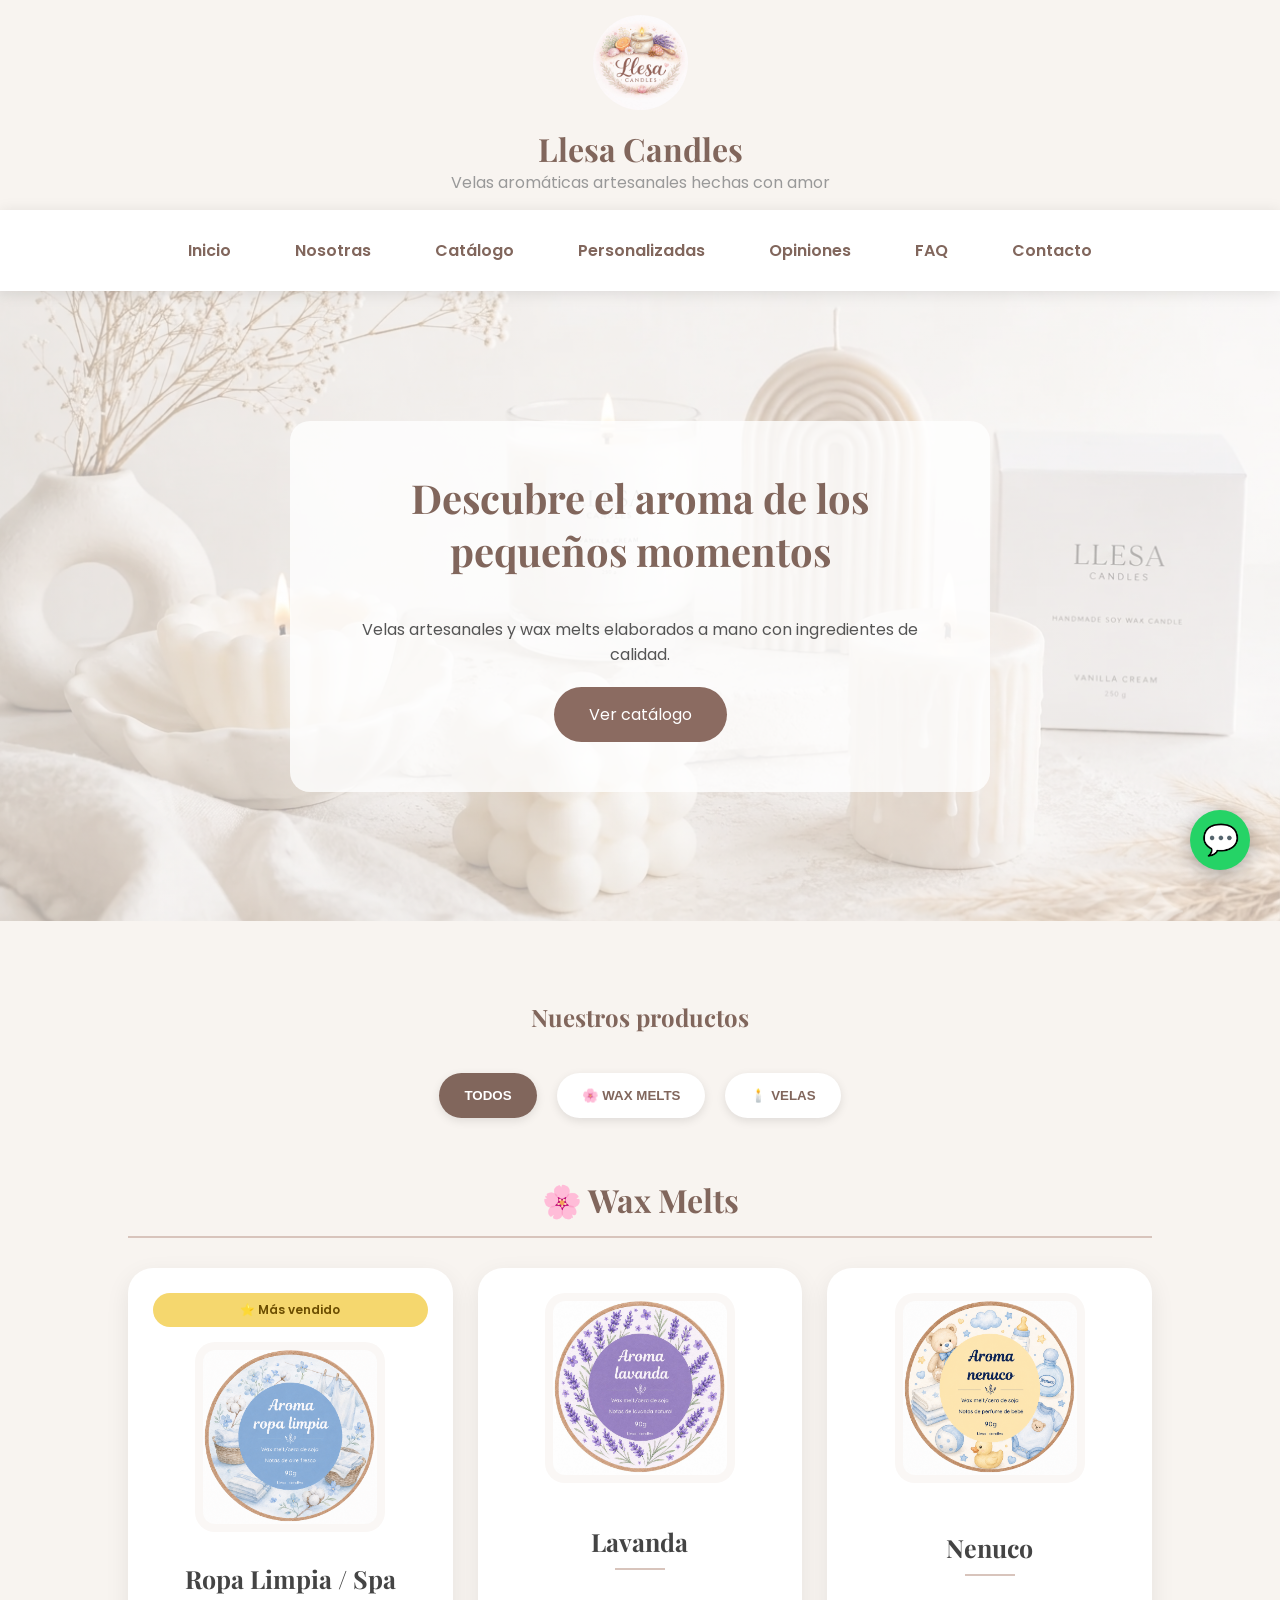
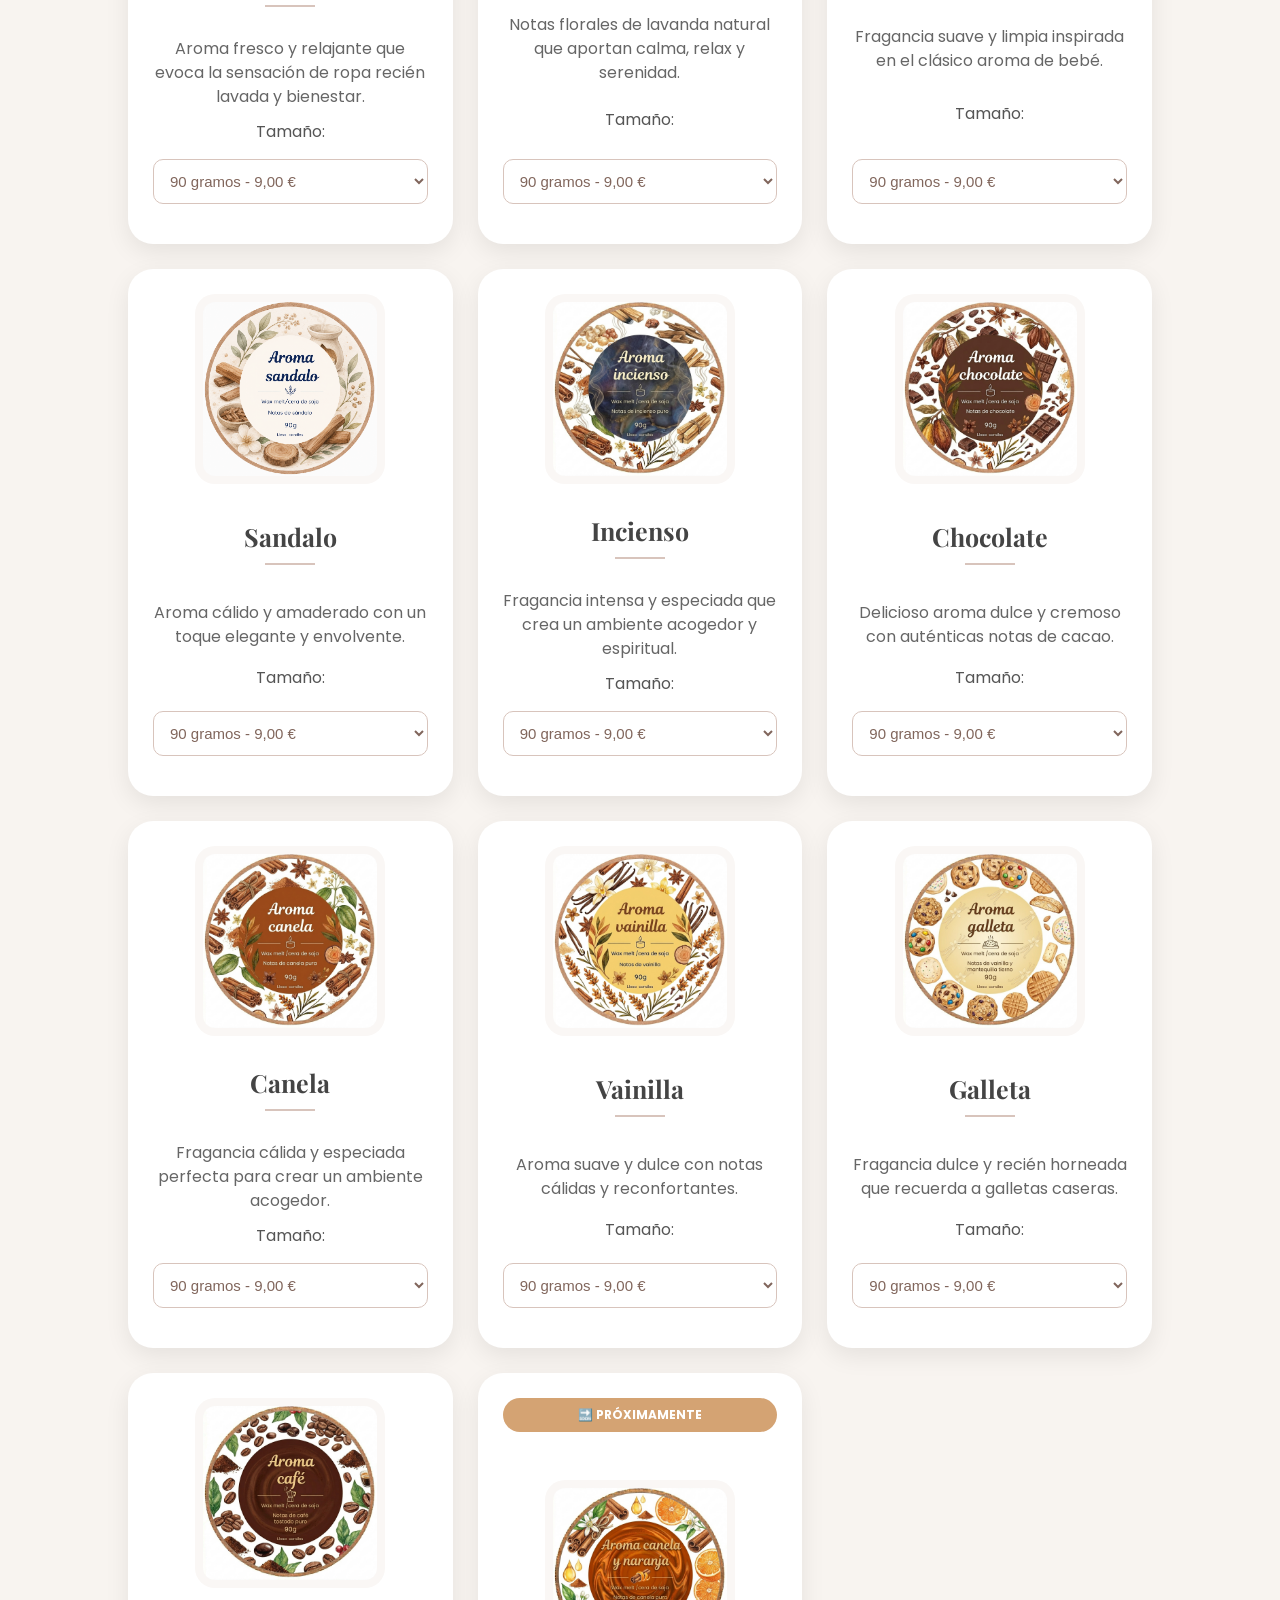
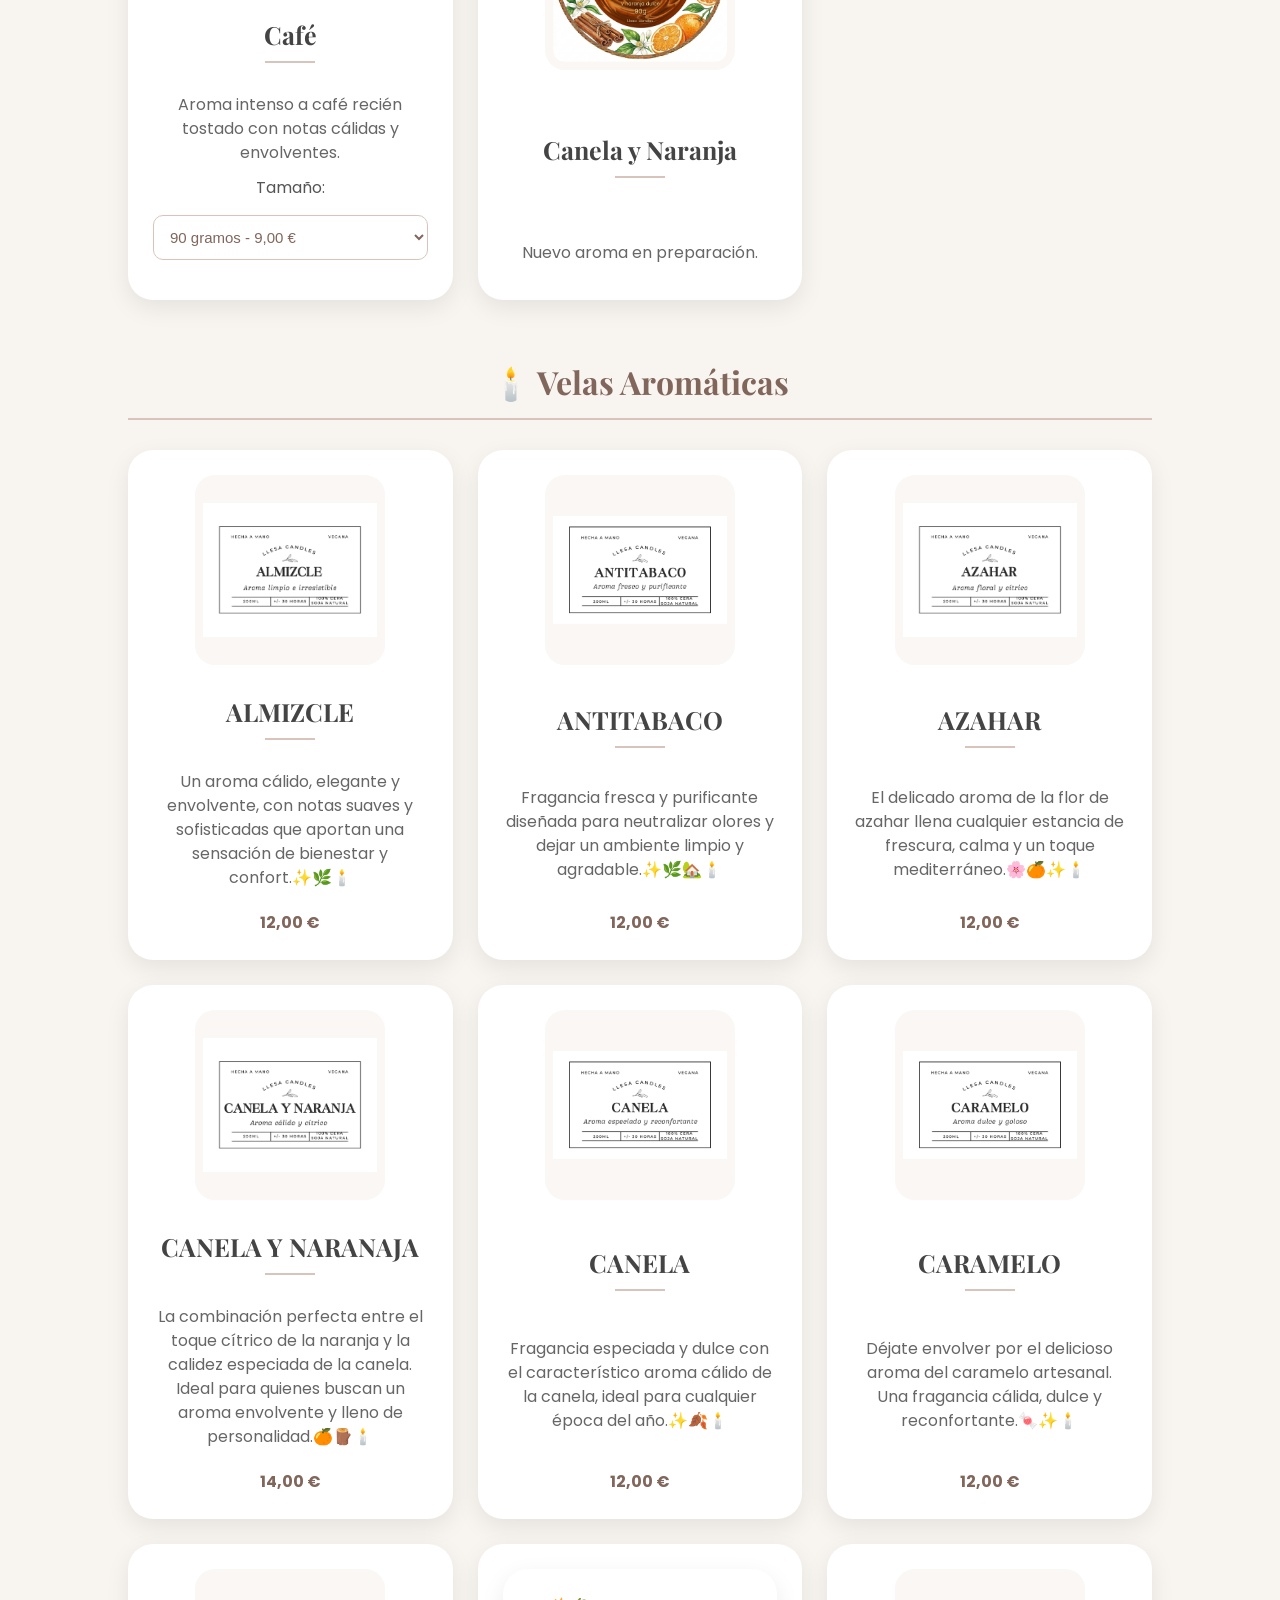
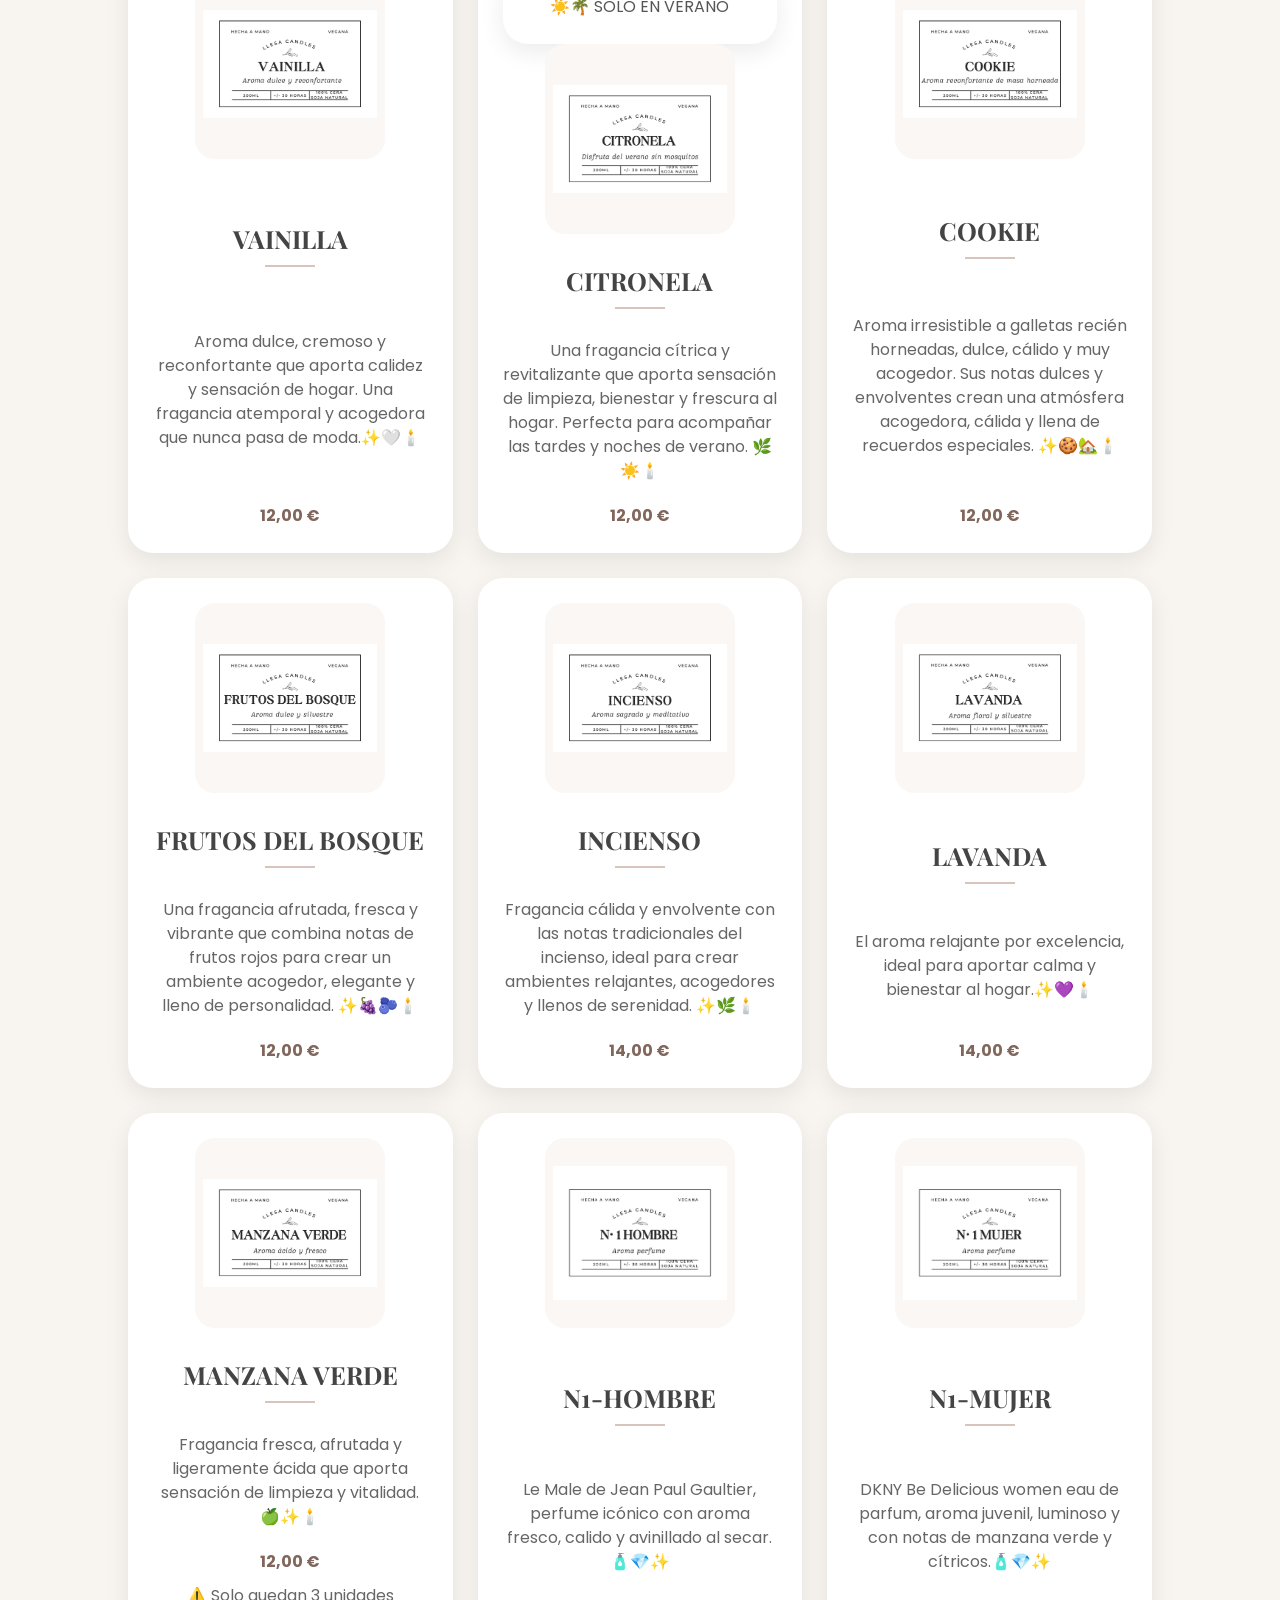
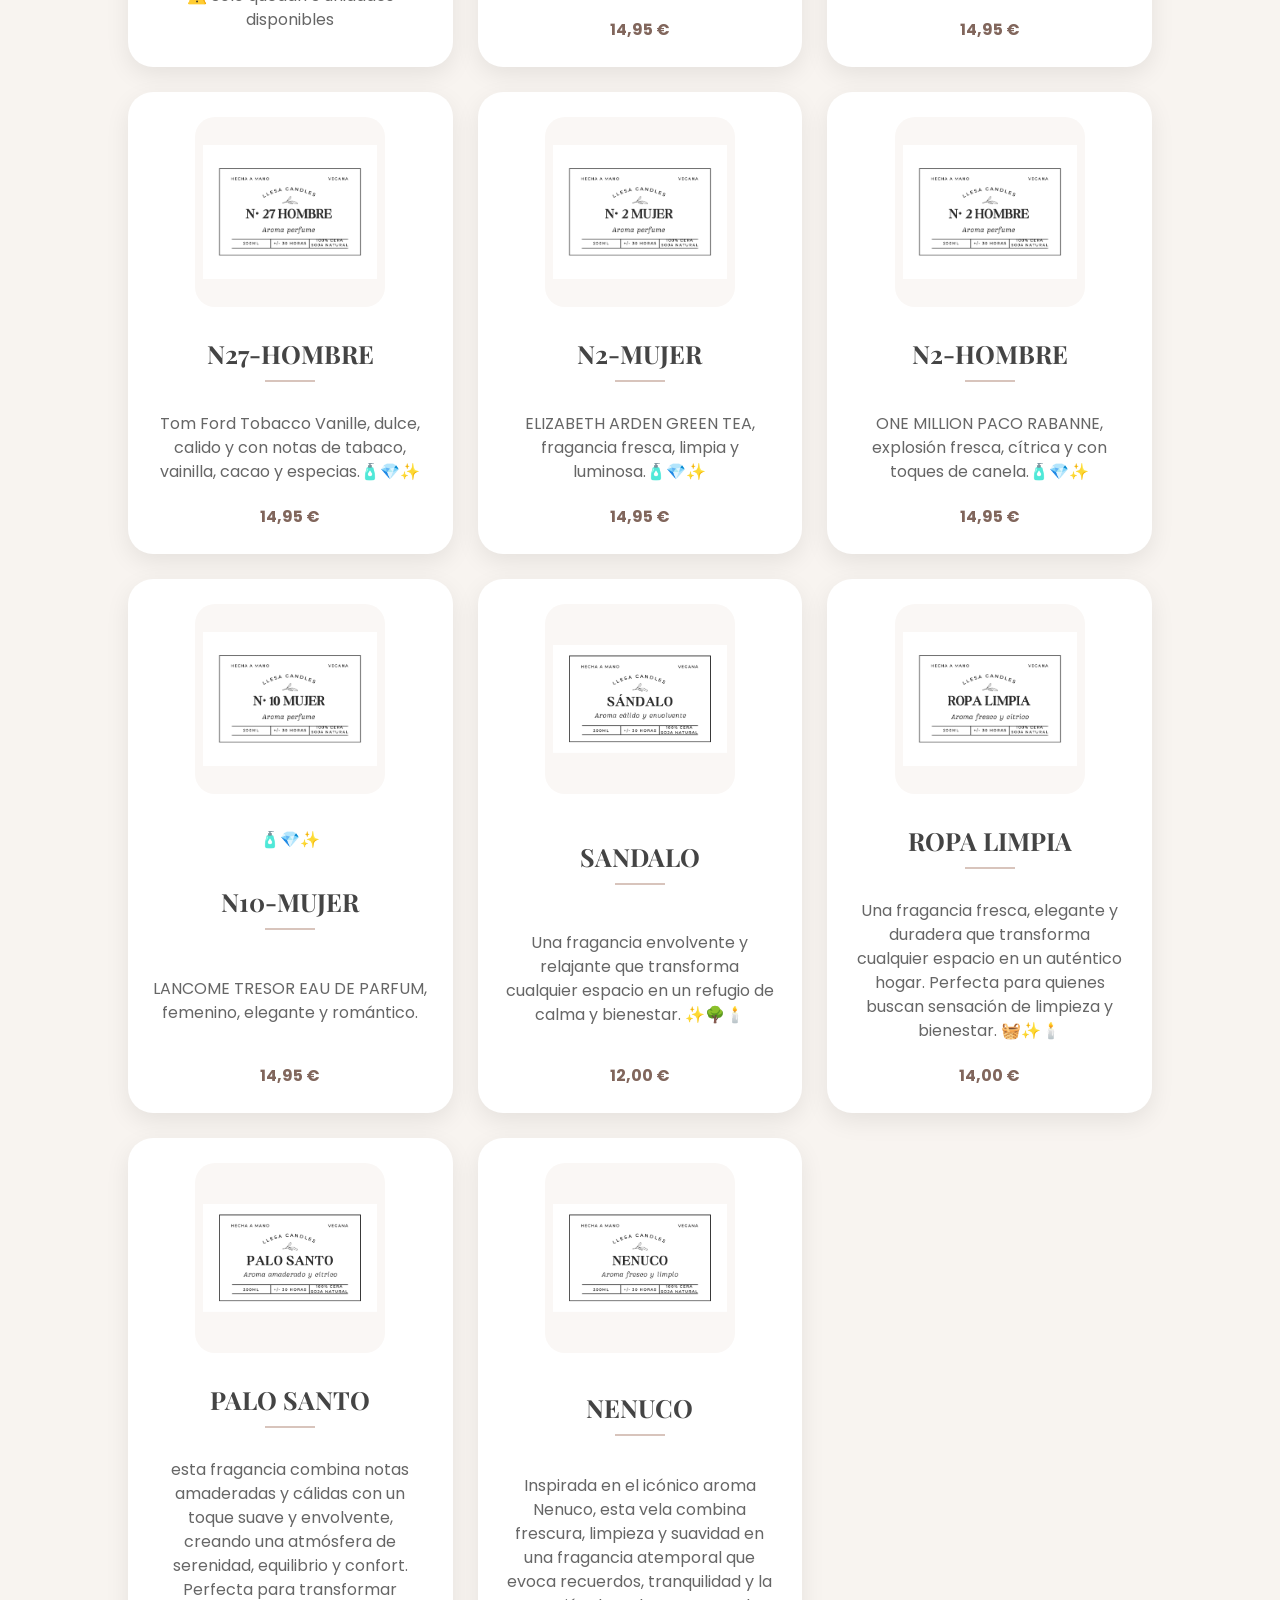
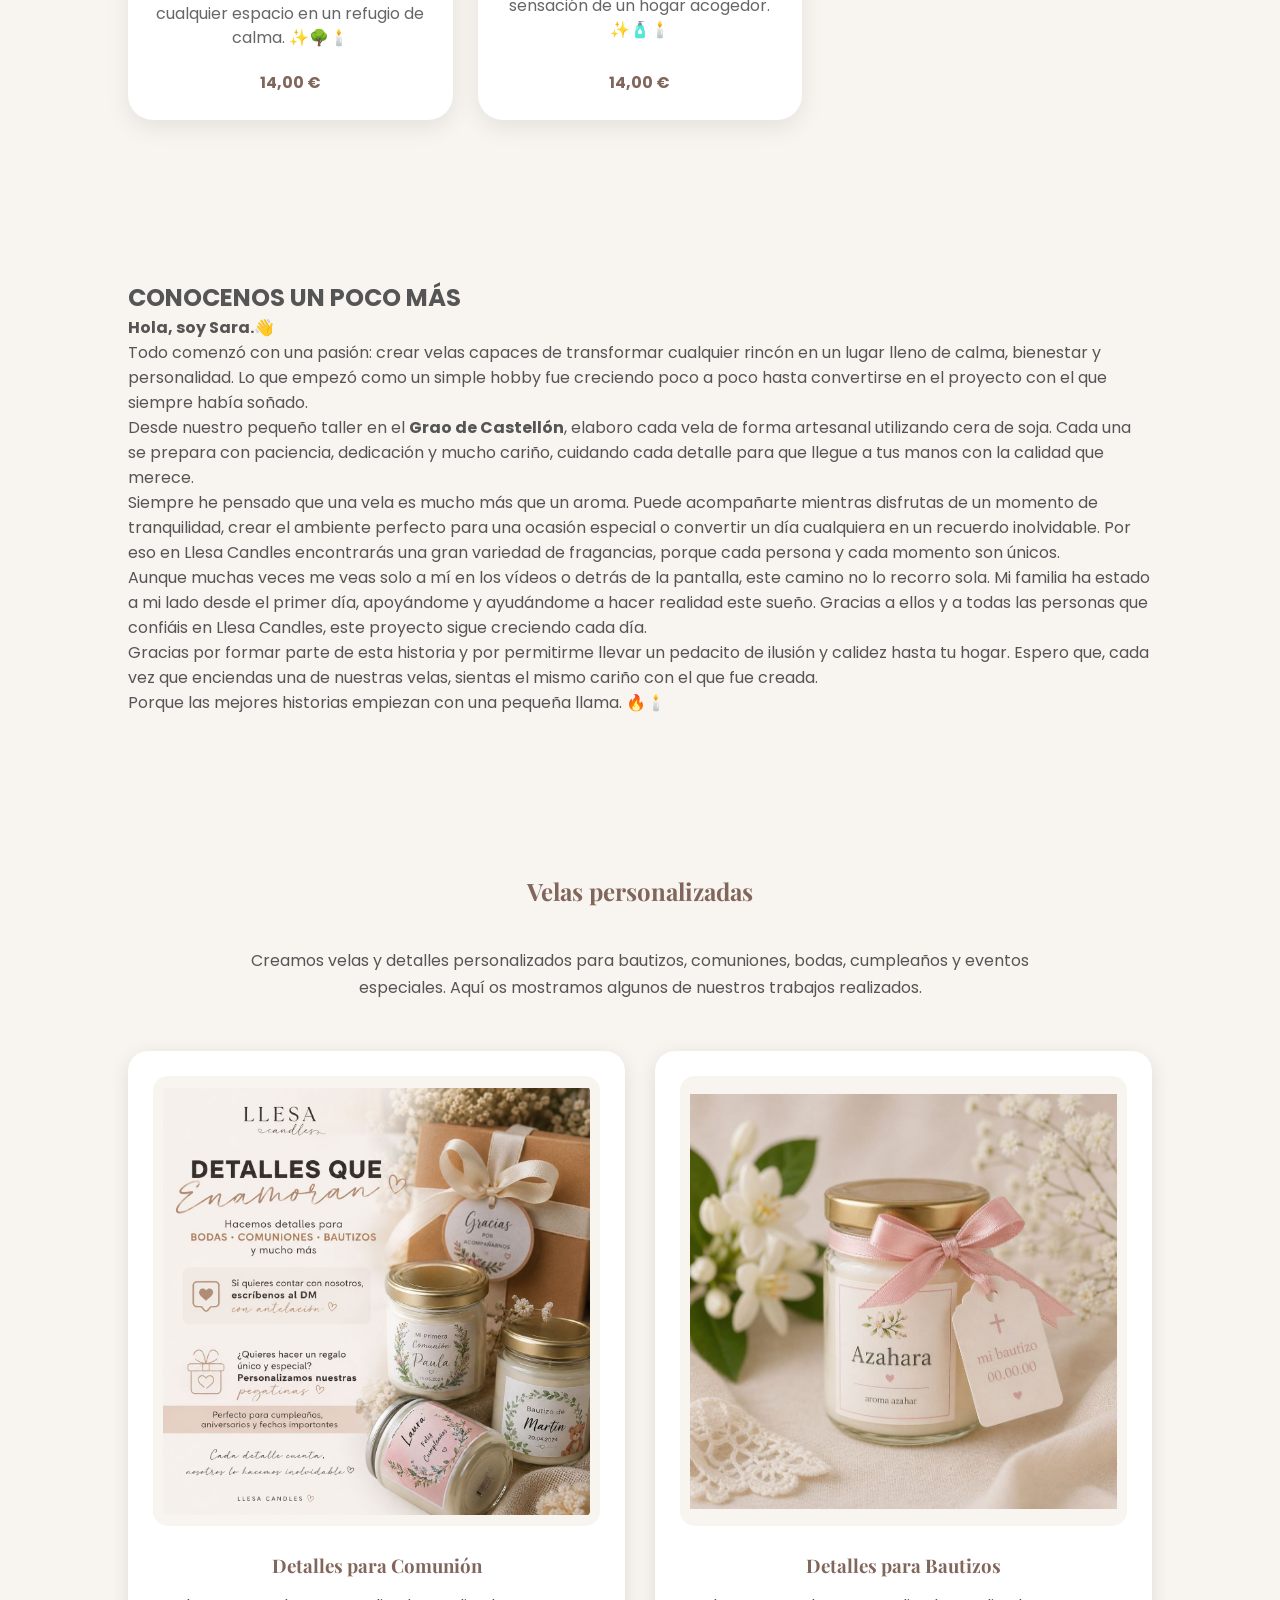
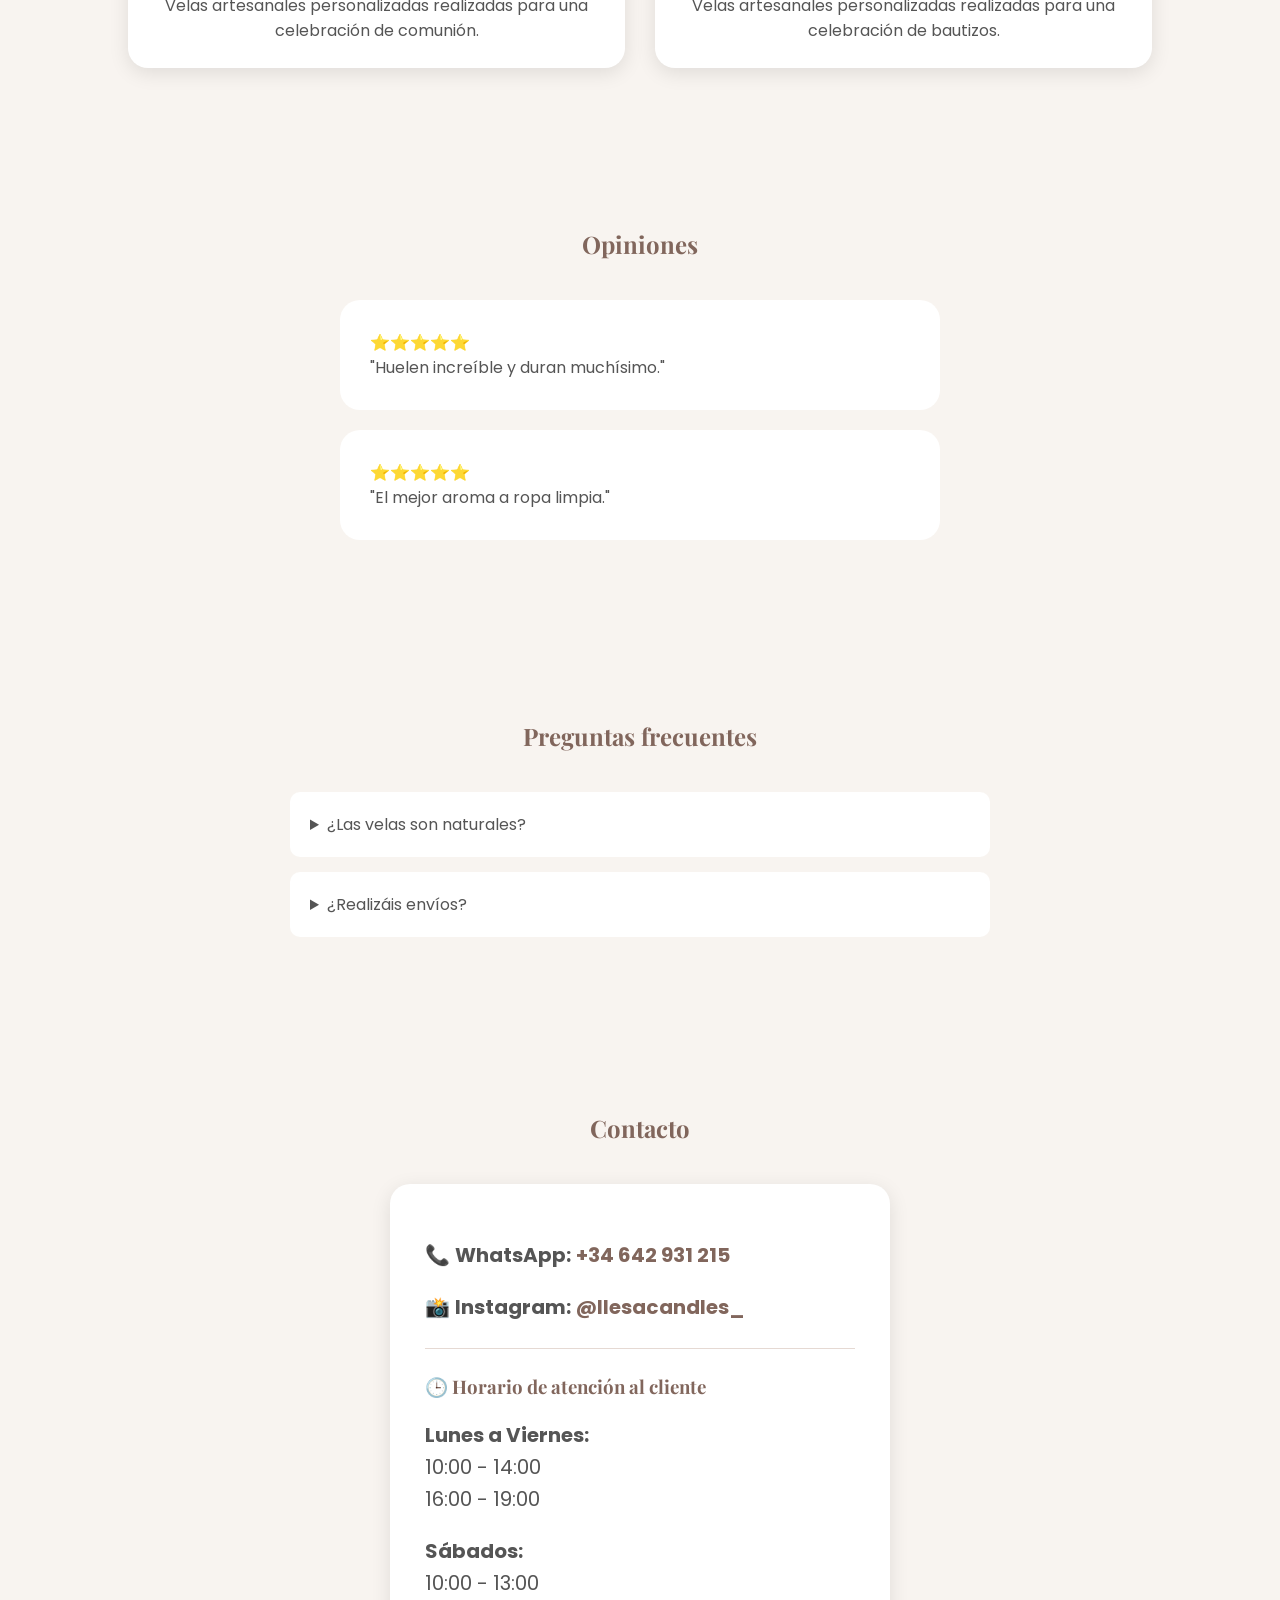
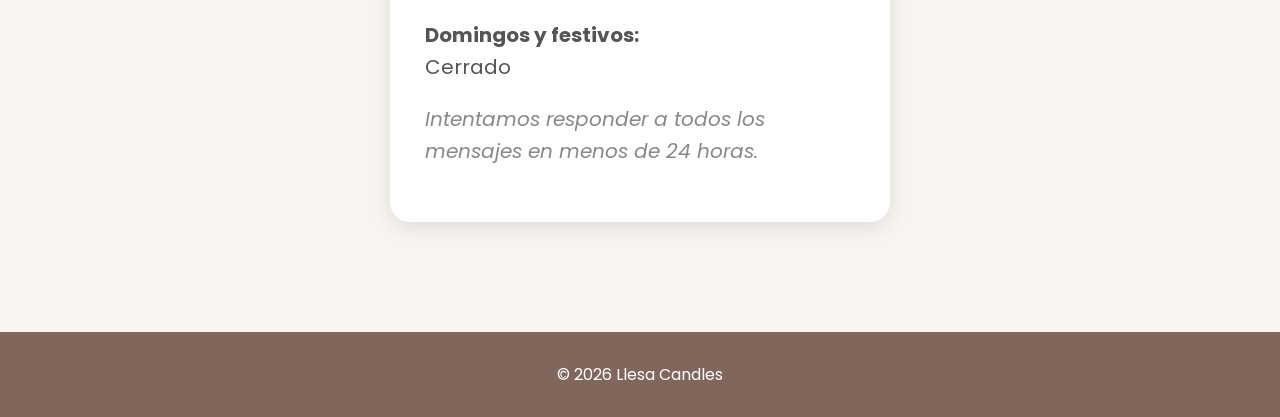
==== commit bf9053a6: "Revise product details and enhance descriptions Updated product descriptions and prices, added emoji" ====
--- a/index.html
+++ b/index.html
@@ -527,11 +527,12 @@
             <h3>ALMIZCLE</h3>
 
             <p>
-            Un aroma cálido, elegante y envolvente, con notas suaves y sofisticadas que aportan una sensación de bienestar y confort.            
-            </p>
-
-            <span>
-                14,95 €
+            Un aroma cálido, elegante y envolvente, con notas suaves y sofisticadas
+            que aportan una sensación de bienestar y confort.✨🌿🕯️           
+            </p>
+
+            <span>
+                12,00 €
             </span>
 
          </div>
@@ -547,11 +548,11 @@
             <h3>ANTITABACO</h3>
 
             <p>
-              Fragancia fresca y purificante diseñada para neutralizar olores y dejar un ambiente limpio y agradable.  
-            </p>
-
-            <span>
-                14,95 €
+              Fragancia fresca y purificante diseñada para neutralizar olores y dejar un ambiente limpio y agradable.✨🌿🏡🕯️
+            </p>
+
+            <span>
+                12,00 €
             </span>
 
         </div>
@@ -567,69 +568,19 @@
             <h3>AZAHAR</h3>
 
             <p>
-                El delicado aroma de la flor de azahar llena cualquier estancia de frescura, calma y un toque mediterráneo.
-            </p>
-
-            <span>
-                14,95 €
-            </span>
-
-        </div>
-
-    <!-- ===================================== -->
-    <!-- VELA 04 -->
-    <!-- ===================================== -->
-
-        <div class="producto vela">
-
-             <div class="badge bestseller">
-                ⭐ Más vendido
-             </div>
-
-            <!-- FOTO DEL PRODUCTO -->
-            <img src="img/velas/BABY CLASSIC.png">
-
-            <!-- NOMBRE DE LA VELA -->
-            <h3>BABYY CLASSIC</h3>
-
-            <!-- DESCRIPCIÓN -->
-            <p>
-                Un perfume suave y limpio que recuerda al aroma tradicional del bebé, aportando sensación de ternura y hogar.
-            </p>
-
-            <!-- PRECIO -->
-            <span>
-                14,95 €
-             </span>
-
-        </div>
-
-    <!-- ===================================== -->
-    <!-- VELA 05 -->
-    <!-- ===================================== -->
-
-        <div class="producto vela">
-
-            <!-- FOTO DEL PRODUCTO -->
-            <img src="img/velas/CAFÉ.png">
-
-            <!-- NOMBRE DE LA VELA -->
-            <h3>CAFÉ</h3>
-
-            <!-- DESCRIPCIÓN -->
-            <p>
-                Intenso y acogedor aroma a café recién hecho, perfecto para crear ambientes cálidos y reconfortantes.
-            </p>
-
-            <!-- PRECIO -->
-            <span>
-                14,95 €
-            </span>
-
-        </div>
-        
-    <!-- ===================================== -->
-    <!-- VELA 06 -->
+                El delicado aroma de la flor de azahar llena cualquier estancia de frescura, calma y un toque mediterráneo.🌸🍊✨🕯️
+            </p>
+
+            <span>
+                12,00 €
+            </span>
+
+        </div>
+
+
+
+    <!-- ===================================== -->
+    <!-- vela 04 -->
     <!-- ===================================== -->
 
         <div class="producto vela">
@@ -643,17 +594,18 @@
             <!-- DESCRIPCIÓN -->
             <p>
                La combinación perfecta entre el toque cítrico de la naranja y la calidez especiada de la canela.
-            </p>
-
-            <!-- PRECIO -->
-            <span>
-                14,95 €
-            </span>
-
-        </div>
-        
-    <!-- ===================================== -->
-    <!-- VELA 07 -->
+               Ideal para quienes buscan un aroma envolvente y lleno de personalidad.🍊🪵🕯️
+            </p>
+
+            <!-- PRECIO -->
+            <span>
+                14,00 €
+            </span>
+
+        </div>
+        
+    <!-- ===================================== -->
+    <!-- vela 05 -->
     <!-- ===================================== -->
 
         <div class="producto vela">
@@ -666,18 +618,19 @@
 
             <!-- DESCRIPCIÓN -->
             <p>
-                Fragancia especiada y dulce con el característico aroma cálido de la canela, ideal para cualquier época del año
-            </p>
-
-            <!-- PRECIO -->
-            <span>
-                14,95 €
-            </span>
-
-        </div>
-        
-    <!-- ===================================== -->
-    <!-- VELA 08 -->
+                Fragancia especiada y dulce con el característico aroma cálido de la canela,
+                ideal para cualquier época del año.✨🍂🕯️
+            </p>
+
+            <!-- PRECIO -->
+            <span>
+                12,00 €
+            </span>
+
+        </div>
+        
+    <!-- ===================================== -->
+    <!-- vela 06 -->
     <!-- ===================================== -->
 
         <div class="producto vela">
@@ -690,18 +643,19 @@
 
             <!-- DESCRIPCIÓN -->
             <p>
-                Descripción de la fragancia.
-            </p>
-
-            <!-- PRECIO -->
-            <span>
-                14,95 €
-            </span>
-
-        </div>
-        
-    <!-- ===================================== -->
-    <!-- VELA 09 -->
+                Déjate envolver por el delicioso aroma del caramelo artesanal.
+                Una fragancia cálida, dulce y reconfortante.🍬✨🕯️
+            </p>
+
+            <!-- PRECIO -->
+            <span>
+                12,00 €
+            </span>
+
+        </div>
+        
+    <!-- ===================================== -->
+    <!-- vela 07 -->
     <!-- ===================================== -->
 
      <div class="producto vela">
@@ -715,46 +669,25 @@
             <!-- DESCRIPCIÓN -->
             <p>
                 Aroma dulce, cremoso y reconfortante que aporta calidez y sensación de hogar.
-            </p>
-
-            <!-- PRECIO -->
-            <span>
-                14,95 €
+                Una fragancia atemporal y acogedora que nunca pasa de moda.✨🤍🕯️
+            </p>
+
+            <!-- PRECIO -->
+            <span>
+                12,00 €
             </span>
 
          </div>
        
-    <!-- ===================================== -->
-    <!-- VELA 10 -->
-    <!-- ===================================== -->
-
-        <div class="producto vela">
-
-            <!-- FOTO DEL PRODUCTO -->
-            <img src="img/velas/CHOCOLATE.png">
-
-            <!-- NOMBRE DE LA VELA -->
-            <h3>CHOCOLATE</h3>
-
-            <!-- DESCRIPCIÓN -->
-            <p>
-                Un delicioso aroma dulce y cremoso que recuerda al chocolate recién preparado.
-            </p>
-
-            <!-- PRECIO -->
-            <span>
-                14,95 €
-            </span>
-
-        </div>
-        
-    <!-- ===================================== -->
-    <!-- VELA 11 -->
-    <!-- ===================================== -->
-
-        <div class="producto vela">
-
-            <div class="badge bestseller">
+
+        
+    <!-- ===================================== -->
+    <!-- vela 08 -->
+    <!-- ===================================== -->
+
+        <div class="producto estacional">
+
+            <div class="producto estacional">
                  ☀️🌴 SOLO EN VERANO
              </div>
 
@@ -766,7 +699,162 @@
 
             <!-- DESCRIPCIÓN -->
             <p>
-                Descripción de la fragancia.
+               Una fragancia cítrica y revitalizante que aporta sensación de limpieza, bienestar y frescura al hogar.
+               Perfecta para acompañar las tardes y noches de verano. 🌿☀️🕯️ 
+            </p>
+
+            <!-- PRECIO -->
+            <span>
+                12,00 €
+            </span>
+
+        </div>
+        
+    <!-- ===================================== -->
+    <!-- vela 09 -->
+    <!-- ===================================== -->
+
+
+        <div class="producto vela">
+
+            <!-- FOTO DEL PRODUCTO -->
+            <img src="img/velas/COOKIE.png">
+
+            <!-- NOMBRE DE LA VELA -->
+            <h3>COOKIE</h3>
+
+            <!-- DESCRIPCIÓN -->
+            <p>
+                Aroma irresistible a galletas recién horneadas, dulce, cálido y muy acogedor.
+                Sus notas dulces y envolventes crean una atmósfera acogedora, cálida y llena de recuerdos especiales. ✨🍪🏡🕯️
+            </p>
+
+            <!-- PRECIO -->
+            <span>
+                12,00 €
+            </span>
+
+        </div>
+        
+    <!-- ===================================== -->
+    <!-- VELA 10 -->
+    <!-- ===================================== -->
+
+        <div class="producto vela">
+
+            <!-- FOTO DEL PRODUCTO -->
+            <img src="img/velas/FRUTOS DEL BOSQUE.png">
+
+            <!-- NOMBRE DE LA VELA -->
+            <h3>FRUTOS DEL BOSQUE</h3>
+
+            <!-- DESCRIPCIÓN -->
+            <p>
+                Una fragancia afrutada, fresca y vibrante que combina notas de frutos rojos 
+                para crear un ambiente acogedor, elegante y lleno de personalidad. ✨🍇🫐🕯️
+            </p>
+
+            <!-- PRECIO -->
+            <span>
+                12,00 €
+            </span>
+
+        </div>
+        
+    <!-- ===================================== -->
+    <!-- VELA 11 -->
+    <!-- ===================================== -->
+
+
+        <div class="producto vela">
+
+            <!-- FOTO DEL PRODUCTO -->
+            <img src="img/velas/INCIENSO.png">
+
+            <!-- NOMBRE DE LA VELA -->
+            <h3>INCIENSO</h3>
+
+            <!-- DESCRIPCIÓN -->
+            <p>
+                Fragancia cálida y envolvente con las notas tradicionales del incienso, 
+                ideal para crear ambientes relajantes, acogedores y llenos de serenidad.
+                ✨🌿🕯️
+            </p>
+
+            <!-- PRECIO -->
+            <span>
+                14,00 €
+            </span>
+
+        </div>
+        
+    <!-- ===================================== -->
+    <!-- VELA 12 -->
+    <!-- ===================================== -->
+
+        <div class="producto vela">
+
+            <!-- FOTO DEL PRODUCTO -->
+            <img src="img/velas/LAVANDA.png">
+
+            <!-- NOMBRE DE LA VELA -->
+            <h3>LAVANDA</h3>
+
+            <!-- DESCRIPCIÓN -->
+            <p>
+                El aroma relajante por excelencia, ideal para aportar calma y bienestar al hogar.✨💜🕯️
+            </p>
+
+            <!-- PRECIO -->
+            <span>
+                14,00 €
+            </span>
+
+        </div>
+        
+    <!-- ===================================== -->
+    <!-- VELA 13 -->
+    <!-- ===================================== -->
+
+        <div class="producto vela limitado">
+
+            <!-- FOTO DEL PRODUCTO -->
+            <img src="img/velas/MANZANA VERDE.png">
+
+            <!-- NOMBRE DE LA VELA -->
+            <h3>MANZANA VERDE</h3>
+
+            <!-- DESCRIPCIÓN -->
+            <p>
+                Fragancia fresca, afrutada y ligeramente ácida que aporta sensación de limpieza y vitalidad.🍏✨🕯️
+            </p>
+
+            <!-- PRECIO -->
+            <span>
+                12,00 €
+            </span>
+
+            <p class="aviso">
+                ⚠️ Solo quedan 3 unidades disponibles
+            </p>
+
+        </div>
+        
+    <!-- ===================================== -->
+    <!-- VELA 14 -->
+    <!-- ===================================== -->
+
+        <div class="producto vela">
+
+            <!-- FOTO DEL PRODUCTO -->
+            <img src="img/velas/N1 HOMBRE, HUGO BOSS GREY.png">
+
+            <!-- NOMBRE DE LA VELA -->
+            <h3>N1-HOMBRE</h3>
+
+            <!-- DESCRIPCIÓN -->
+            <p>
+                Le Male de Jean Paul Gaultier, perfume icónico con aroma fresco, calido y avinillado al secar.🧴💎✨
             </p>
 
             <!-- PRECIO -->
@@ -777,20 +865,20 @@
         </div>
         
     <!-- ===================================== -->
-    <!-- VELA 12 -->
-    <!-- ===================================== -->
-
-        <div class="producto vela">
-
-            <!-- FOTO DEL PRODUCTO -->
-            <img src="img/velas/COCO EXTRA.png">
-
-            <!-- NOMBRE DE LA VELA -->
-            <h3>COCO EXTRA</h3>
-
-            <!-- DESCRIPCIÓN -->
-            <p>
-                Descripción de la fragancia.
+    <!-- VELA 15 -->
+    <!-- ===================================== -->
+
+        <div class="producto vela">
+
+            <!-- FOTO DEL PRODUCTO -->
+            <img src="img/velas/N1 MUJER, N5 CHANEL.png">
+
+            <!-- NOMBRE DE LA VELA -->
+            <h3>N1-MUJER</h3>
+
+            <!-- DESCRIPCIÓN -->
+            <p>
+                DKNY Be Delicious women eau de parfum, aroma juvenil, luminoso y con notas de manzana verde y cítricos.🧴💎✨
             </p>
 
             <!-- PRECIO -->
@@ -801,20 +889,20 @@
         </div>
         
     <!-- ===================================== -->
-    <!-- VELA 13 -->
-    <!-- ===================================== -->
-
-        <div class="producto vela">
-
-            <!-- FOTO DEL PRODUCTO -->
-            <img src="img/velas/COOKIE.png">
-
-            <!-- NOMBRE DE LA VELA -->
-            <h3>COOKIE</h3>
-
-            <!-- DESCRIPCIÓN -->
-            <p>
-                Aroma irresistible a galletas recién horneadas, dulce, cálido y muy acogedor.
+    <!-- VELA 16 -->
+    <!-- ===================================== -->
+
+        <div class="producto vela">
+
+            <!-- FOTO DEL PRODUCTO -->
+            <img src="img/velas/N27 HOMBRE, ONE MILLION PACO RABANNE.png">
+
+            <!-- NOMBRE DE LA VELA -->
+            <h3>N27-HOMBRE</h3>
+
+            <!-- DESCRIPCIÓN -->
+            <p>
+                Tom Ford Tobacco Vanille, dulce, calido y con notas de tabaco, vainilla, cacao y especias.🧴💎✨
             </p>
 
             <!-- PRECIO -->
@@ -825,20 +913,19 @@
         </div>
         
     <!-- ===================================== -->
-    <!-- VELA 14 -->
-    <!-- ===================================== -->
-
-        <div class="producto vela">
-
-            <!-- FOTO DEL PRODUCTO -->
-            <img src="img/velas/FRUTOS DEL BOSQUE.png">
-
-            <!-- NOMBRE DE LA VELA -->
-            <h3>FRUTOS DEL BOSQUE</h3>
-
-            <!-- DESCRIPCIÓN -->
-            <p>
-                Aroma intenso y afrutado con notas de frutos rojos que llenan el ambiente de frescura y dulzura.
+    <!-- VELA 17 -->
+    <!-- ===================================== -->
+        <div class="producto vela">
+
+            <!-- FOTO DEL PRODUCTO -->
+            <img src="img/velas/N2 MUJER, AIRE DE LOEWE.png">
+
+            <!-- NOMBRE DE LA VELA -->
+            <h3>N2-MUJER</h3>
+
+            <!-- DESCRIPCIÓN -->
+            <p>
+                ELIZABETH ARDEN GREEN TEA, fragancia fresca, limpia y luminosa.🧴💎✨
             </p>
 
             <!-- PRECIO -->
@@ -847,22 +934,23 @@
             </span>
 
         </div>
-        
-    <!-- ===================================== -->
-    <!-- VELA 15 -->
-    <!-- ===================================== -->
-
-        <div class="producto vela">
-
-            <!-- FOTO DEL PRODUCTO -->
-            <img src="img/velas/GOMINOLA.png">
-
-            <!-- NOMBRE DE LA VELA -->
-            <h3>GOMINOLA</h3>
-
-            <!-- DESCRIPCIÓN -->
-            <p>
-               Un perfume divertido y dulce que recuerda a las clásicas golosinas de la infancia.
+
+        
+    <!-- ===================================== -->
+    <!-- VELA 18 -->
+    <!-- ===================================== -->
+    
+        <div class="producto vela">
+
+            <!-- FOTO DEL PRODUCTO -->
+            <img src="img/velas/N2 HOMBRE, ESSENCIA DE LOEWE.png">
+
+            <!-- NOMBRE DE LA VELA -->
+            <h3>N2-HOMBRE</h3>
+
+            <!-- DESCRIPCIÓN -->
+            <p>
+                ONE MILLION PACO RABANNE, explosión fresca, cítrica y con toques de canela.🧴💎✨
             </p>
 
             <!-- PRECIO -->
@@ -870,23 +958,24 @@
                 14,95 €
             </span>
 
-        </div>
-        
-    <!-- ===================================== -->
-    <!-- VELA 16 -->
-    <!-- ===================================== -->
-
-        <div class="producto vela">
-
-            <!-- FOTO DEL PRODUCTO -->
-            <img src="img/velas/INCIENSO.png">
-
-            <!-- NOMBRE DE LA VELA -->
-            <h3>INCIENSO</h3>
-
-            <!-- DESCRIPCIÓN -->
-            <p>
-                Descripción de la fragancia.
+     </div>
+
+
+        
+    <!-- ===================================== -->
+    <!-- VELA 19 -->
+    <!-- ===================================== -->
+        <div class="producto vela">
+
+            <!-- FOTO DEL PRODUCTO -->
+            <img src="img/velas/N10 MUJER, CLASSIQUE JEAN PAUL GAULTIER.png">🧴💎✨
+
+            <!-- NOMBRE DE LA VELA -->
+            <h3>N10-MUJER</h3>
+
+            <!-- DESCRIPCIÓN -->
+            <p>
+                LANCOME TRESOR EAU DE PARFUM, femenino, elegante y romántico.
             </p>
 
             <!-- PRECIO -->
@@ -895,78 +984,7 @@
             </span>
 
         </div>
-        
-    <!-- ===================================== -->
-    <!-- VELA 17 -->
-    <!-- ===================================== -->
-
-        <div class="producto vela">
-
-            <!-- FOTO DEL PRODUCTO -->
-            <img src="img/velas/LAVANDA.png">
-
-            <!-- NOMBRE DE LA VELA -->
-            <h3>LAVANDA</h3>
-
-            <!-- DESCRIPCIÓN -->
-            <p>
-                El aroma relajante por excelencia, ideal para aportar calma y bienestar al hogar.
-            </p>
-
-            <!-- PRECIO -->
-            <span>
-                14,95 €
-            </span>
-
-        </div>
-        
-    <!-- ===================================== -->
-    <!-- VELA 18 -->
-    <!-- ===================================== -->
-
-        <div class="producto vela">
-
-            <!-- FOTO DEL PRODUCTO -->
-            <img src="img/velas/MANZANA VERDE.png">
-
-            <!-- NOMBRE DE LA VELA -->
-            <h3>MANZANA VERDE</h3>
-
-            <!-- DESCRIPCIÓN -->
-            <p>
-                Fragancia fresca, afrutada y ligeramente ácida que aporta sensación de limpieza y vitalidad.
-            </p>
-
-            <!-- PRECIO -->
-            <span>
-                14,95 €
-            </span>
-
-        </div>
-        
-    <!-- ===================================== -->
-    <!-- VELA 19 -->
-    <!-- ===================================== -->
-
-        <div class="producto vela">
-
-            <!-- FOTO DEL PRODUCTO -->
-            <img src="img/velas/N1 HOMBRE, HUGO BOSS GREY.png">
-
-            <!-- NOMBRE DE LA VELA -->
-            <h3>N1-HOMBRE</h3>
-
-            <!-- DESCRIPCIÓN -->
-            <p>
-                Le Male de Jean Paul Gaultier, perfume icónico con aroma fresco, calido y avinillado al secar.  
-            </p>
-
-            <!-- PRECIO -->
-            <span>
-                14,95 €
-            </span>
-
-        </div>
+
         
     <!-- ===================================== -->
     <!-- VELA 20 -->
@@ -975,19 +993,20 @@
         <div class="producto vela">
 
             <!-- FOTO DEL PRODUCTO -->
-            <img src="img/velas/N1 MUJER, N5 CHANEL.png">
-
-            <!-- NOMBRE DE LA VELA -->
-            <h3>N1-MUJER</h3>
-
-            <!-- DESCRIPCIÓN -->
-            <p>
-                DKNY Be Delicious women eau de parfum, aroma juvenil, luminoso y con notas de manzana verde y cítricos.
-            </p>
-
-            <!-- PRECIO -->
-            <span>
-                14,95 €
+            <img src="img/velas/S╡NDALO.png">
+
+            <!-- NOMBRE DE LA VELA -->
+            <h3>SANDALO</h3>
+
+            <!-- DESCRIPCIÓN -->
+            <p>
+               Una fragancia envolvente 
+               y relajante que transforma cualquier espacio en un refugio de calma y bienestar. ✨🌳🕯️
+            </p>
+
+            <!-- PRECIO -->
+            <span>
+                12,00 €
             </span>
 
         </div>
@@ -995,46 +1014,49 @@
     <!-- ===================================== -->
     <!-- VELA 21 -->
     <!-- ===================================== -->
-
-        <div class="producto vela">
-
-            <!-- FOTO DEL PRODUCTO -->
-            <img src="img/velas/N27 HOMBRE, ONE MILLION PACO RABANNE.png">
-
-            <!-- NOMBRE DE LA VELA -->
-            <h3>N27-HOMBRE</h3>
-
-            <!-- DESCRIPCIÓN -->
-            <p>
-                Tom Ford Tobacco Vanille, dulce, calido y con notas de tabaco, vainilla, cacao y especias.
-            </p>
-
-            <!-- PRECIO -->
-            <span>
-                14,95 €
-            </span>
-
-        </div>
+       <div class="producto vela">
+
+            <!-- FOTO DEL PRODUCTO -->
+            <img src="img/velas/ROPA LIMPIA.png">
+
+            <!-- NOMBRE DE LA VELA -->
+            <h3>ROPA LIMPIA</h3>
+
+            <!-- DESCRIPCIÓN -->
+            <p>
+                Una fragancia fresca, elegante y duradera que transforma cualquier espacio en un auténtico hogar.
+                Perfecta para quienes buscan sensación de limpieza y bienestar. 🧺✨🕯️
+            </p>
+
+            <!-- PRECIO -->
+            <span>
+                14,00 €
+            </span>
+
+        </div>
+
         
     <!-- ===================================== -->
     <!-- VELA 22 -->
     <!-- ===================================== -->
-        <div class="producto vela">
-
-            <!-- FOTO DEL PRODUCTO -->
-            <img src="img/velas/N2 MUJER, AIRE DE LOEWE.png">
-
-            <!-- NOMBRE DE LA VELA -->
-            <h3>N2-MUJER</h3>
-
-            <!-- DESCRIPCIÓN -->
-            <p>
-                ELIZABETH ARDEN GREEN TEA, fragancia fresca, limpia y luminosa.
-            </p>
-
-            <!-- PRECIO -->
-            <span>
-                14,95 €
+         <div class="producto vela">
+
+            <!-- FOTO DEL PRODUCTO -->
+            <img src="img/velas/PALO SANTO.png">
+
+            <!-- NOMBRE DE LA VELA -->
+            <h3>PALO SANTO</h3>
+
+            <!-- DESCRIPCIÓN -->
+            <p>
+                esta fragancia combina notas amaderadas y cálidas con un toque suave y envolvente, 
+                creando una atmósfera de serenidad, equilibrio y confort. Perfecta para transformar 
+                cualquier espacio en un refugio de calma. ✨🌳🕯️
+            </p>
+
+            <!-- PRECIO -->
+            <span>
+                14,00 €
             </span>
 
         </div>
@@ -1043,171 +1065,78 @@
     <!-- ===================================== -->
     <!-- VELA 23 -->
     <!-- ===================================== -->
+
+        <div class="producto vela">
+
+            <!-- FOTO DEL PRODUCTO -->
+            <img src="img/velas/NENUCO.png">
+
+            <!-- NOMBRE DE LA VELA -->
+            <h3>NENUCO</h3>
+
+            <!-- DESCRIPCIÓN -->
+            <p>
+                Inspirada en el icónico aroma Nenuco, esta vela combina frescura, 
+                limpieza y suavidad en una fragancia atemporal que evoca recuerdos, 
+                tranquilidad y la sensación de un hogar acogedor. ✨🧴🕯️
+            </p>
+
+            <!-- PRECIO -->
+            <span>
+                14,00 €
+            </span>
+
+        </div>
     
-        <div class="producto vela">
-
-            <!-- FOTO DEL PRODUCTO -->
-            <img src="img/velas/N2 HOMBRE, ESSENCIA DE LOEWE.png">
-
-            <!-- NOMBRE DE LA VELA -->
-            <h3>N2-HOMBRE</h3>
-
-            <!-- DESCRIPCIÓN -->
-            <p>
-                ONE MILLION PACO RABANNE, explosión fresca, cítrica y con toques de canela.
-            </p>
-
-            <!-- PRECIO -->
-            <span>
-                14,95 €
-            </span>
-
-     </div>
-
-
-        
-    <!-- ===================================== -->
-    <!-- VELA 24 -->
-    <!-- ===================================== -->
-        <div class="producto vela">
-
-            <!-- FOTO DEL PRODUCTO -->
-            <img src="img/velas/N10 MUJER, CLASSIQUE JEAN PAUL GAULTIER.png">
-
-            <!-- NOMBRE DE LA VELA -->
-            <h3>N10-MUJER</h3>
-
-            <!-- DESCRIPCIÓN -->
-            <p>
-                LANCOME TRESOR EAU DE PARFUM, femenino, elegante y romántico.
-            </p>
-
-            <!-- PRECIO -->
-            <span>
-                14,95 €
-            </span>
-
-        </div>
-
-        
-    <!-- ===================================== -->
-    <!-- VELA 25 -->
-    <!-- ===================================== -->
-
-        <div class="producto vela">
-
-            <!-- FOTO DEL PRODUCTO -->
-            <img src="img/velas/S╡NDALO.png">
-
-            <!-- NOMBRE DE LA VELA -->
-            <h3>SANDALO</h3>
-
-            <!-- DESCRIPCIÓN -->
-            <p>
-                Descripción de la fragancia.
-            </p>
-
-            <!-- PRECIO -->
-            <span>
-                14,95 €
-            </span>
-
-        </div>
-        
-    <!-- ===================================== -->
-    <!-- VELA 26 -->
-    <!-- ===================================== -->
-       <div class="producto vela">
-
-            <!-- FOTO DEL PRODUCTO -->
-            <img src="img/velas/ROPA LIMPIA.png">
-
-            <!-- NOMBRE DE LA VELA -->
-            <h3>ROPA LIMPIA</h3>
-
-            <!-- DESCRIPCIÓN -->
-            <p>
-                Descripción de la fragancia.
-            </p>
-
-            <!-- PRECIO -->
-            <span>
-                14,95 €
-            </span>
-
-        </div>
-
-        
-    <!-- ===================================== -->
-    <!-- VELA 27 -->
-    <!-- ===================================== -->
-         <div class="producto vela">
-
-            <!-- FOTO DEL PRODUCTO -->
-            <img src="img/velas/PALO SANTO.png">
-
-            <!-- NOMBRE DE LA VELA -->
-            <h3>PALO SANTO</h3>
-
-            <!-- DESCRIPCIÓN -->
-            <p>
-                Descripción de la fragancia.
-            </p>
-
-            <!-- PRECIO -->
-            <span>
-                14,95 €
-            </span>
-
-        </div>
-
-        
-    <!-- ===================================== -->
-    <!-- VELA 28 -->
-    <!-- ===================================== -->
-
-        <div class="producto vela">
-
-            <!-- FOTO DEL PRODUCTO -->
-            <img src="img/velas/NENUCO.png">
-
-            <!-- NOMBRE DE LA VELA -->
-            <h3>NENUCO</h3>
-
-            <!-- DESCRIPCIÓN -->
-            <p>
-                Descripción de la fragancia.
-            </p>
-
-            <!-- PRECIO -->
-            <span>
-                14,95 €
-            </span>
-
-        </div>
+
+
+
+</div>
+
+
+
+</section>
+
+    <!-- ===================================== -->
+    <!-- QUIÉNES SOMOS -->
+    <!-- ===================================== -->
+<section class="historia">
+
+    <div class="historia-container">
+
     
 
-
-
-</div>
-
-
+        <h1>CONOCENOS UN POCO MÁS</h1>
+
+        <p class="intro">
+            <strong>Hola, soy Sara.👋 </strong> 
+        <p>
+            Todo comenzó con una pasión: crear velas capaces de transformar cualquier rincón en un lugar lleno de calma, bienestar y personalidad. Lo que empezó como un simple hobby fue creciendo poco a poco hasta convertirse en el proyecto con el que siempre había soñado.
+        </p>
+
+        <p>
+            Desde nuestro pequeño taller en el <strong>Grao de Castellón</strong>, elaboro cada vela de forma artesanal utilizando cera de soja. Cada una se prepara con paciencia, dedicación y mucho cariño, cuidando cada detalle para que llegue a tus manos con la calidad que merece.
+        </p>
+
+        <p>
+            Siempre he pensado que una vela es mucho más que un aroma. Puede acompañarte mientras disfrutas de un momento de tranquilidad, crear el ambiente perfecto para una ocasión especial o convertir un día cualquiera en un recuerdo inolvidable. Por eso en Llesa Candles encontrarás una gran variedad de fragancias, porque cada persona y cada momento son únicos.
+        </p>
+
+        <p>
+            Aunque muchas veces me veas solo a mí en los vídeos o detrás de la pantalla, este camino no lo recorro sola. Mi familia ha estado a mi lado desde el primer día, apoyándome y ayudándome a hacer realidad este sueño. Gracias a ellos y a todas las personas que confiáis en Llesa Candles, este proyecto sigue creciendo cada día.
+        </p>
+
+        <p>
+            Gracias por formar parte de esta historia y por permitirme llevar un pedacito de ilusión y calidez hasta tu hogar. Espero que, cada vez que enciendas una de nuestras velas, sientas el mismo cariño con el que fue creada.
+        </p>
+
+        <blockquote>
+            Porque las mejores historias empiezan con una pequeña llama. 🔥🕯️
+        </blockquote>
+
+    </div>
 
 </section>
-
-    <!-- ===================================== -->
-    <!-- QUIÉNES SOMOS -->
-    <!-- ===================================== -->
-
-    <section id="nosotros">
-
-        <h2>Quiénes somos</h2>
-
-        <p>
-            ESCRIBIR LA HISTORIA
-        </p>
-
-    </section>
 
 
         <!-- ===================================== -->
@@ -1403,4 +1332,4 @@
 <script src="script.js"></script>
     
 </body>
-</html>+</html>
